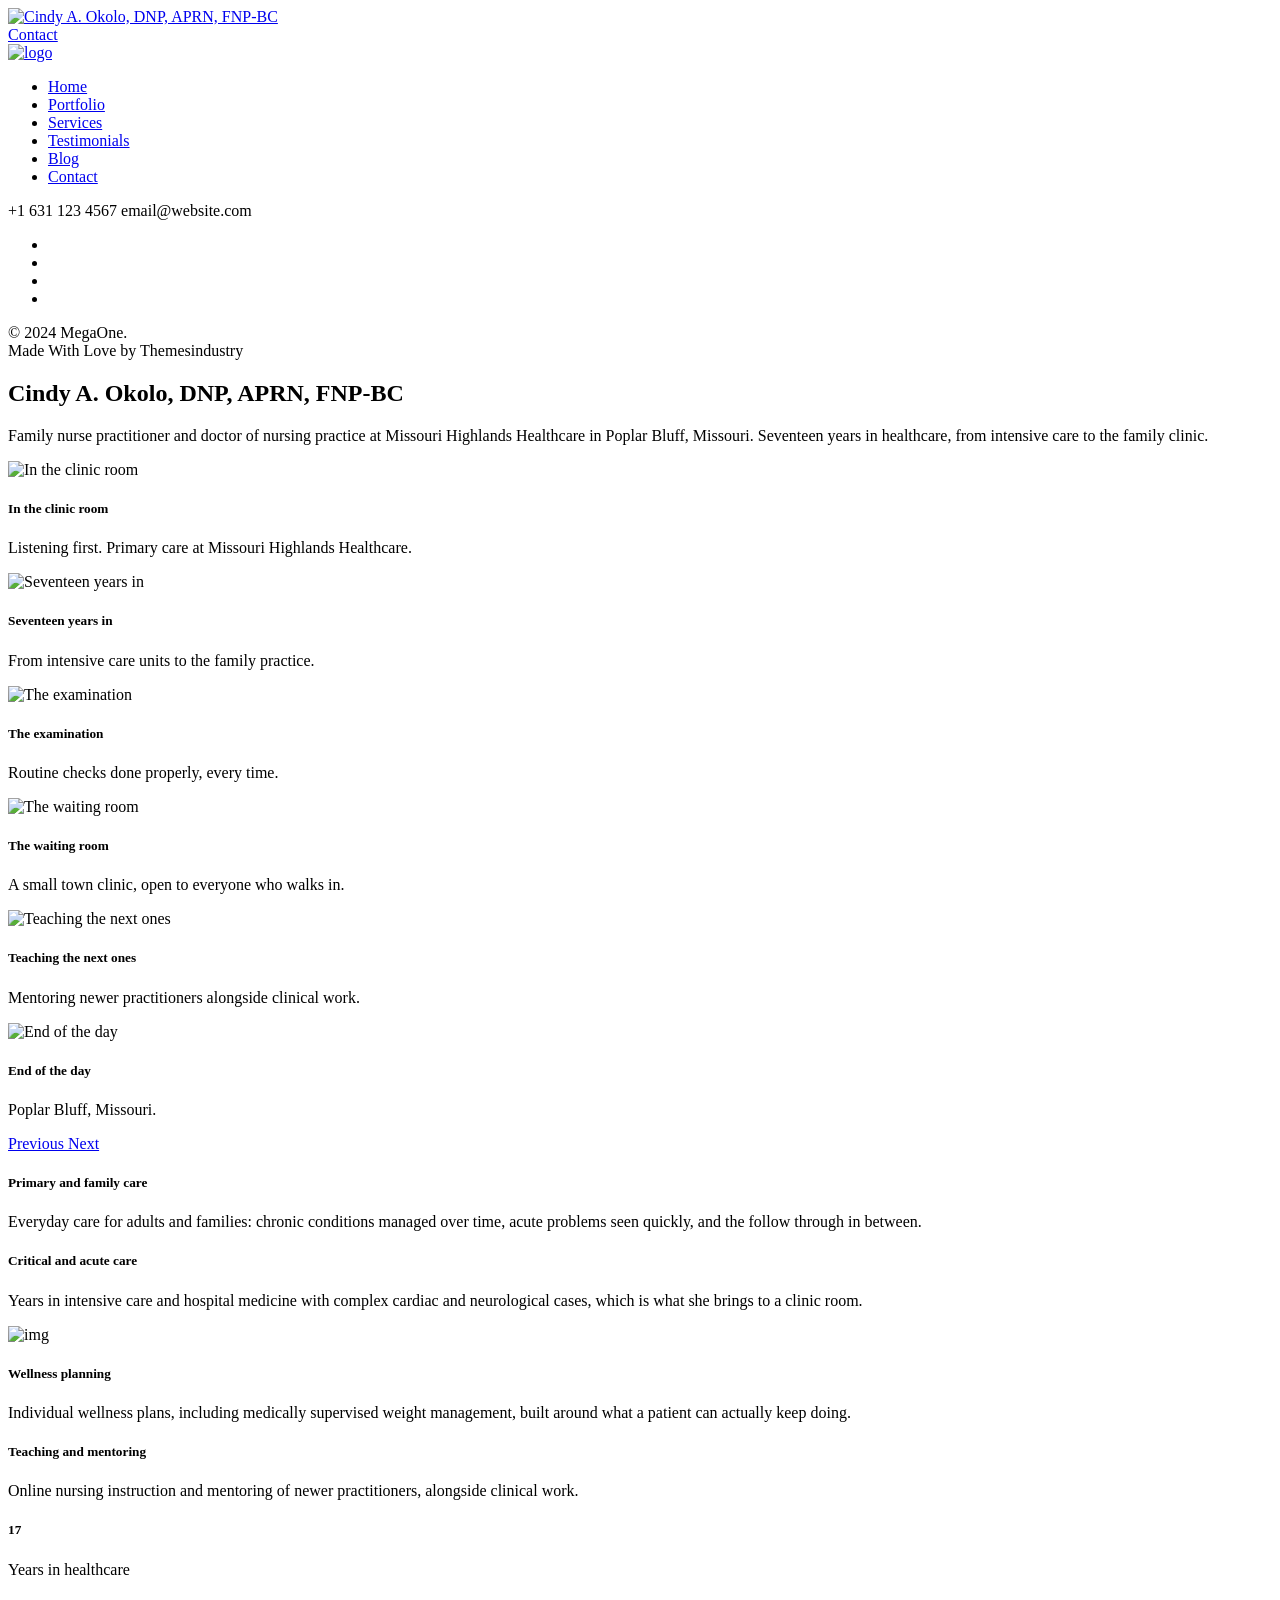
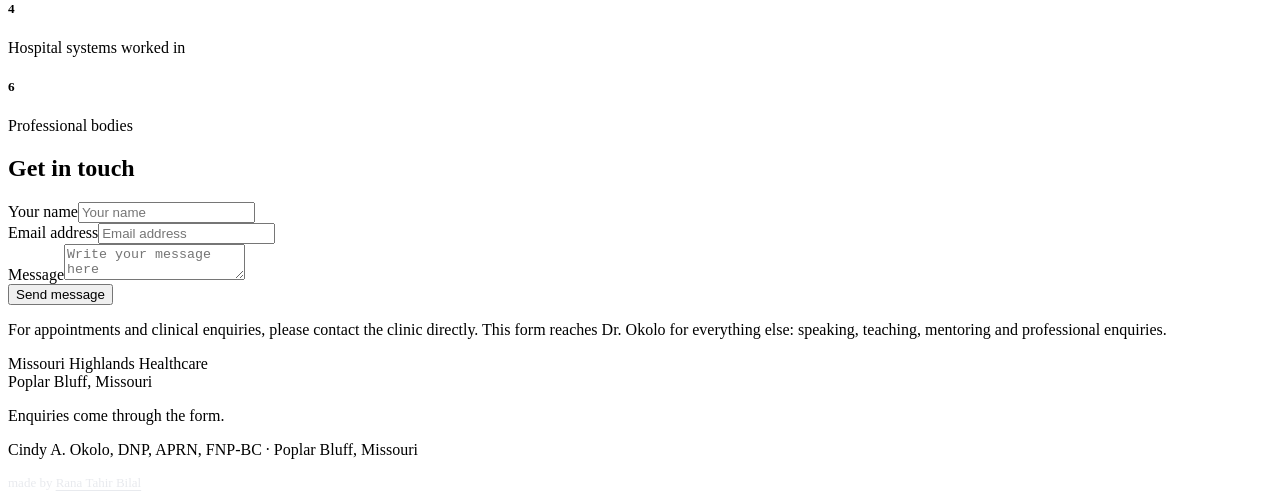
==== index.html @ a65147cd "Add page, thanks, 404, robots and sitemap" ====
<!DOCTYPE html>
<html lang="en">
   <head>
      <!-- Meta Tags -->
      <meta charset="utf-8">
      <meta content="width=device-width, initial-scale=1, shrink-to-fit=no" name="viewport">
      <!-- Author -->
      <meta name="author" content="Cindy A. Okolo, DNP, APRN, FNP-BC">
      <!-- description -->
      <meta name="description" content="Cindy A. Okolo, DNP, APRN, FNP-BC is a family nurse practitioner and doctor of nursing practice at Missouri Highlands Healthcare in Poplar Bluff, Missouri, with more than seventeen years in healthcare across critical care, internal medicine and family practice.">
      <!-- keywords -->
      <meta name="robots" content="index, follow">
      <!-- Page Title -->
      <title>Cindy A. Okolo, DNP, APRN, FNP-BC | Family Nurse Practitioner, Poplar Bluff, Missouri</title>
      <!-- Favicon -->
      <link rel="icon" type="image/png" href="brand-agency/img/favicon.png">
      <link rel="apple-touch-icon" href="brand-agency/img/apple-touch-icon.png">
      <link rel="canonical" href="https://ranatahirbilal.github.io/cindy-okolo/">
      <meta name="robots" content="index, follow">
      <meta property="og:type" content="profile">
      <meta property="og:title" content="Cindy A. Okolo, DNP, APRN, FNP-BC">
      <meta property="og:description" content="Family nurse practitioner and doctor of nursing practice, Poplar Bluff, Missouri.">
      <meta property="og:url" content="https://ranatahirbilal.github.io/cindy-okolo/">
      <meta property="og:image" content="https://ranatahirbilal.github.io/cindy-okolo/brand-agency/img/slider-1.jpg">
      <meta name="twitter:card" content="summary_large_image">
      <!-- Bundle -->
      <link rel="stylesheet" href="vendor/css/bundle.min.css">
      <!-- Plugin Css -->
      <link rel="stylesheet" href="vendor/css/owl.carousel.min.css">
      <link rel="stylesheet" href="vendor/css/wow.css">
      <!-- Slider Settings -->
      <link rel="stylesheet" href="vendor/css/LineIcons.min.css">
      <link rel="stylesheet" href="brand-agency/css/settings.css">
      <!-- Style Sheet -->
      <link rel="stylesheet" href="brand-agency/css/style.css">
   <link href="brand-agency/css/site.css" rel="stylesheet">
      <script type="application/ld+json">
      {"@context":"https://schema.org","@type":"Person","name":"Cindy A. Okolo","honorificSuffix":"DNP, APRN, FNP-BC","jobTitle":"Family Nurse Practitioner","url":"https://ranatahirbilal.github.io/cindy-okolo/","worksFor":{"@type":"MedicalOrganization","name":"Missouri Highlands Healthcare"},"address":{"@type":"PostalAddress","addressLocality":"Poplar Bluff","addressRegion":"MO","addressCountry":"US"},"alumniOf":[{"@type":"CollegeOrUniversity","name":"Midwestern University"},{"@type":"CollegeOrUniversity","name":"Governors State University"}],"knowsLanguage":["English","Igbo"]}
      </script>
   </head>
   <body data-spy="scroll" data-target=".navbar" data-offset="50">
      <!-- Preloader -->
      <div class="preloader">
         <div class="center">
            <div class="loader loader-32">
               <div class='loader-container'>
                  <div class='ball-wrapper'>
                     <div class='ball-holder'>
                        <div class='ball'></div>
                     </div>
                     <div class='shadow'></div>
                  </div>
                  <div class='ball-wrapper'>
                     <div class='ball-holder'>
                        <div class='ball'></div>
                     </div>
                     <div class='shadow'></div>
                  </div>
                  <div class='ball-wrapper'>
                     <div class='ball-holder'>
                        <div class='ball'></div>
                     </div>
                     <div class='shadow'></div>
                  </div>
               </div>
            </div>
         </div>
      </div>
      <!-- Preloader End -->
      <!-- Header Start -->
      <header>
         <!-- Navbar Start -->
         <nav class="navbar navbar-expand-md navbar-light bg-light fixed-top navbar-fixed-top">
            <a class="navbar-brand back-color scroll" href="#home">
               <div class="image">
                  <img src="brand-agency/img/logo-black.png" alt="Cindy A. Okolo, DNP, APRN, FNP-BC">
               </div>
            </a>
            <a href="javascript:void(0)" class="sidemenu_btn link" id="sidemenu_toggle">
            <span></span>
            <span></span>
            <span></span>
            </a>
            <div class="nav-btn">
               <a class="btn button btn-rounded yellow-btn" href="#contact">
               Contact
               </a>
            </div>
         </nav>
         <!-- Side Menu -->
         <div class="side-menu hidden side-menu-opacity">
            <div class="inner-wrapper">
               <span class="btn-close" id="btn_sideNavClose"><i></i><i></i></span>
               <div class="container">
                  <div class="row  no-gutters side-menu-inner-content">
                     <div class="col-12 d-flex justify-content-center align-items-center text-center">
                        <a class="logo-image" href="#home">
                        <img src="brand-agency/img/logo-black.png" alt="logo"></a>
                     </div>
                     <div class="col-12 col-lg-8 text-center text-lg-left">
                        <nav class="side-nav w-100">
                           <ul class="navbar-nav">
                              <li class="nav-item">
                                 <a class="nav-link scroll" href="#home">Home</a>
                              </li>
                              <li class="nav-item">
                                 <a class="nav-link scroll" href="#portfolio">Portfolio</a>
                              </li>
                              <li class="nav-item">
                                 <a class="nav-link scroll" href="#services">Services</a>
                              </li>
                              <li class="nav-item">
                                 <a class="nav-link scroll" href="#testimonials">Testimonials</a>
                              </li>
                              <li class="nav-item">
                                 <a class="nav-link scroll" href="#blog">Blog</a>
                              </li>
                              <li class="nav-item">
                                 <a class="nav-link scroll1" href="#contact">Contact</a>
                              </li>
                           </ul>
                        </nav>
                     </div>
                     <div class="col-12 col-lg-4 d-flex align-items-center text-center text-lg-left">
                        <div class="side-footer text-white w-100">
                           <div class="menu-company-details">
                              <span class="text">+1 631 123 4567</span>
                              <span class="text">email@website.com</span>
                           </div>
                           <ul class="social-icons">
                              <li><a class="icon-hvr" href="javascript:void(0)"><i class="fab fa-facebook-f"></i> </a> </li>
                              <li><a class="icon-hvr" href="javascript:void(0)"><i class="fab fa-x-twitter"></i> </a> </li>
                              <li><a class="icon-hvr" href="javascript:void(0)"><i class="fab fa-youtube"></i> </a> </li>
                              <li><a class="icon-hvr" href="javascript:void(0)"><i class="fab fa-instagram"></i> </a> </li>
                           </ul>
                           <p class="text">&copy; 2024 MegaOne.<br> Made With Love by Themesindustry</p>
                        </div>
                     </div>
                  </div>
               </div>
            </div>
         </div>
         <a id="close_side_menu" href="javascript:void(0);"></a>
         <!-- End side menu -->
      </header>
      <!-- End Navbar -->
      <!-- Start Banner-Section -->
      <section class="banner-section" id="home">
         <div class="container">
            <div class="row no-gutters">
               <div class="col-lg-6 col-md-12 col-sm-12 wow fadeInLeft" data-wow-delay="1000ms">
                  <h2 class="heading">Cindy A. Okolo, <span>DNP, APRN, FNP-BC</span></h2>
               </div>
               <div class="col-lg-6 col-md-12 col-sm-12 header-text wow fadeInRight" data-wow-delay="1000ms">
                  <p class="text">Family nurse practitioner and doctor of nursing practice at Missouri Highlands Healthcare in Poplar Bluff, Missouri. Seventeen years in healthcare, from intensive care to the family clinic.</p>
               </div>
            </div>
         </div>
         <!-- Container End -->
      </section>
      <!-- End Banner-Section -->
      <!-- Portfolio-Section start -->
      <section class="portfolio-Section"  id="portfolio">
         <div id="carouselExampleCaptions" class="carousel slide" data-ride="carousel">
            <div class="carousel-inner">
               <div class="carousel-item active">
                  <img src="brand-agency/img/slider-1.jpg" alt="In the clinic room">
                  <div class="row no-gutters">
                     <div class="col-lg-12 col-md-12 col-sm-12 text-center">
                        <div class="text-section">
                           <h5 class="subheading">In the clinic room</h5>
                           <p class="text">Listening first. Primary care at Missouri Highlands Healthcare.</p>
                        </div>
                     </div>
                  </div>
               </div>
               <div class="carousel-item">
                  <img src="brand-agency/img/slider-2.jpg" alt="Seventeen years in">
                  <div class="row no-gutters">
                     <div class="col-lg-12 col-md-12 col-sm-12 text-center">
                        <div class="text-section">
                           <h5 class="subheading">Seventeen years in</h5>
                           <p class="text">From intensive care units to the family practice.</p>
                        </div>
                     </div>
                  </div>
               </div>
               <div class="carousel-item">
                  <img src="brand-agency/img/slider-3.jpg" alt="The examination">
                  <div class="row no-gutters">
                     <div class="col-lg-12 col-md-12 col-sm-12 text-center">
                        <div class="text-section">
                           <h5 class="subheading">The examination</h5>
                           <p class="text">Routine checks done properly, every time.</p>
                        </div>
                     </div>
                  </div>
               </div>
               <div class="carousel-item">
                  <img src="brand-agency/img/slider-4.jpg" alt="The waiting room">
                  <div class="row no-gutters">
                     <div class="col-lg-12 col-md-12 col-sm-12 text-center">
                        <div class="text-section">
                           <h5 class="subheading">The waiting room</h5>
                           <p class="text">A small town clinic, open to everyone who walks in.</p>
                        </div>
                     </div>
                  </div>
               </div>
               <div class="carousel-item">
                  <img src="brand-agency/img/slider-5.jpg" alt="Teaching the next ones">
                  <div class="row no-gutters">
                     <div class="col-lg-12 col-md-12 col-sm-12 text-center">
                        <div class="text-section">
                           <h5 class="subheading">Teaching the next ones</h5>
                           <p class="text">Mentoring newer practitioners alongside clinical work.</p>
                        </div>
                     </div>
                  </div>
               </div>
               <div class="carousel-item">
                  <img src="brand-agency/img/slider-6.jpg" alt="End of the day">
                  <div class="row no-gutters">
                     <div class="col-lg-12 col-md-12 col-sm-12 text-center">
                        <div class="text-section">
                           <h5 class="subheading">End of the day</h5>
                           <p class="text">Poplar Bluff, Missouri.</p>
                        </div>
                     </div>
                  </div>
               </div>
               </div>
            <a class="carousel-control-prev" href="#carouselExampleCaptions" role="button" data-slide="prev">
            <span class="carousel-control-prev-icon" aria-hidden="true"></span>
            <span class="sr-only">Previous</span>
            </a>
            <a class="carousel-control-next" href="#carouselExampleCaptions" role="button" data-slide="next">
            <span class="carousel-control-next-icon" aria-hidden="true"></span>
            <span class="sr-only">Next</span>
            </a>
         </div>
         <!-- Carousel end -->
      </section>
      <!-- Portfolio-Section End -->
      <!-- Services-Section Start-->
      <section class="services-section" id="services">
         <div class="container">
            <!-- Row -->
            <div class="row no-gutters">
               <div class="col-lg-3 col-md-12 col-sm-12 text-center">
                  <div class="service-col left-col top-col wow fadeInLeft" data-wow-delay="400ms">
                     <i class="fas fa-heartbeat"></i>
                     <h5>Primary and family care</h5>
                     <p class="text">Everyday care for adults and families: chronic conditions managed over time, acute problems seen quickly, and the follow through in between.</p>
                  </div>
                  <div class="service-col left-col bottom-col wow fadeInLeft" data-wow-delay="400ms">
                     <i class="fas fa-procedures"></i>
                     <h5>Critical and acute care</h5>
                     <p class="text">Years in intensive care and hospital medicine with complex cardiac and neurological cases, which is what she brings to a clinic room.</p>
                  </div>
               </div>
               <div class="col-lg-6 col-md-12 col-sm-12 image wow fadeInDown" data-wow-delay="500ms">
                  <img src="brand-agency/img/services-img.png" alt="img">
               </div>
               <div class="col-lg-3 col-md-12 col-sm-12 text-center">
                  <div class="service-col right-col top-col wow fadeInRight" data-wow-delay="400ms">
                     <i class="fas fa-notes-medical"></i>
                     <h5>Wellness planning</h5>
                     <p class="text">Individual wellness plans, including medically supervised weight management, built around what a patient can actually keep doing.</p>
                  </div>
                  <div class="service-col right-col bottom-col wow fadeInRight" data-wow-delay="400ms">
                     <i class="fas fa-user-graduate"></i>
                     <h5>Teaching and mentoring</h5>
                     <p class="text">Online nursing instruction and mentoring of newer practitioners, alongside clinical work.</p>
                  </div>
               </div>
            </div>
         </div>
         <!-- Container End -->
      </section>
      <!-- services-Section Section End -->
      <!-- Counter-Section Start-->
      <section class="counter-section">
         <div class="container">
            <div class="row no-gutters text-center num_counter">
               <div class="col-lg-4 col-md-12 col-sm-12 wow fadeInUp" data-wow-delay="400ms">
                  <div class="counter counter-1">
                     <h5 class="timer count-number subheading" data-to="17" data-speed="1500">17</h5>
                     <p class="text">Years in healthcare</p>
                  </div>
               </div>
               <div class="col-lg-4 col-md-12 col-sm-12 wow fadeInDown" data-wow-delay="400ms">
                  <div class="counter counter-2">
                     <h5 class="timer count-number subheading" data-to="4" data-speed="1500">4</h5>
                     <p class="text">Hospital systems worked in</p>
                  </div>
               </div>
               <div class="col-lg-4 col-md-12 col-sm-12 wow fadeInUp" data-wow-delay="400ms">
                  <div class="counter counter-3">
                     <h5 class="timer count-number subheading" data-to="6" data-speed="1500">6</h5>
                     <p class="text ">Professional bodies</p>
                  </div>
               </div>
            </div>
         </div>
      </section>
      <!-- Counter-section End -->
      
      <!-- Blog Section start -->
      
      <!-- Contact-Section Start -->
      <section class="contact-section" id="contact">
         <div class="container">
            <div class="row no-gutters form-section">
               <div class="col-lg-7 col-md-12 col-sm-12 wow fadeInLeft" data-wow-delay="400ms">
                  <h2 class="heading">Get in touch</h2>
                  <form class="contact-form wow fadeInLeft" data-wow-delay="400ms" action="https://formsubmit.co/Cokolo4407@gmail.com" method="POST">
                     <input type="hidden" name="_subject" value="Enquiry from the Cindy Okolo site">
                     <input type="hidden" name="_captcha" value="false">
                     <input type="hidden" name="_template" value="table">
                     <input type="hidden" name="_next" value="https://ranatahirbilal.github.io/cindy-okolo/thanks.html">
                     <input type="text" name="_honey" tabindex="-1" autocomplete="off" aria-hidden="true" style="position:absolute;left:-9999px;width:1px;height:1px;overflow:hidden">
                     <div class="row">
                        <div class="col-lg-6 col-md-12 col-sm-12 text-field">
                           <div class="form-group">
                              <label for="cf-name" class="sr-only">Your name</label><input id="cf-name" class="form-control" type="text" placeholder="Your name" required name="Name" autocomplete="name">
                           </div>
                        </div>
                        <div class="col-lg-6 col-md-12 col-sm-12">
                           <div class="form-group">
                              <label for="cf-email" class="sr-only">Email address</label><input id="cf-email" class="form-control" type="email" placeholder="Email address" required name="email" autocomplete="email">
                           </div>
                        </div>
                        <div class="col-lg-12 col-md-12 col-sm-12">
                           <div class="form-group">
                              <label for="cf-msg" class="sr-only">Message</label><textarea id="cf-msg" class="form-control" placeholder="Write your message here" required name="Message"></textarea>
                           </div>
                        </div>
                        <div class="button-center">
                           <button type="submit" class="btn button btn-rounded yellow-btn">Send message</button>
                        </div>
                     </div>
                  </form>
               </div>
               <div class="col-lg-5 col-md-12 col-sm-12 wow fadeInRight" data-wow-delay="400ms">
                  <p class="text">For appointments and clinical enquiries, please contact the clinic directly. This form reaches Dr. Okolo for everything else: speaking, teaching, mentoring and professional enquiries.</p>
                  <div class="media">
                     <i class="fas fa-map-marker-alt"></i>
                     <div class="media-body">
                        <p class="text">Missouri Highlands Healthcare<br>Poplar Bluff, Missouri</p>
                     </div>
                  </div>
                  
                  <div class="media">
                     <i class="far fa-paper-plane"></i>
                     <div class="media-body">
                        <p class="text">Enquiries come through the form.</p>
                     </div>
                  </div>
               </div>
            </div>
         </div>
         <!-- Container End -->
      </section>
      <!-- Contact-Section End -->
      <!-- Footer Start -->
      <footer class="no-gutters">
         <div class="container">
            <div class="row no-gutters">
               
               <div class="col-lg-6 col-md-12 col-sm-12 wow fadeInDown" data-wow-delay="400ms">
                  <p class="text">Cindy A. Okolo, DNP, APRN, FNP-BC &middot; Poplar Bluff, Missouri</p>
                  <p class="text" style="font-size:13px;margin-top:8px;color:#e8eaee">made by <a href="https://ranatahirbilal.com" rel="nofollow noopener" target="_blank" style="color:inherit;text-decoration:underline;text-underline-offset:3px">Rana Tahir Bilal</a></p>
               </div>
            </div>
         </div>
         <!-- Container End -->
      </footer>
      <!-- Footer End -->
      <!-- JavaScript -->
      <script src="vendor/js/bundle.min.js"></script>
      <!-- Plugin Js -->
      <script src="vendor/js/owl.carousel.min.js"></script>
      <script src="vendor/js/wow.min.js"></script>
      <!-- custom script -->
      <script src="brand-agency/js/script.js"></script>
   </body>
</html>
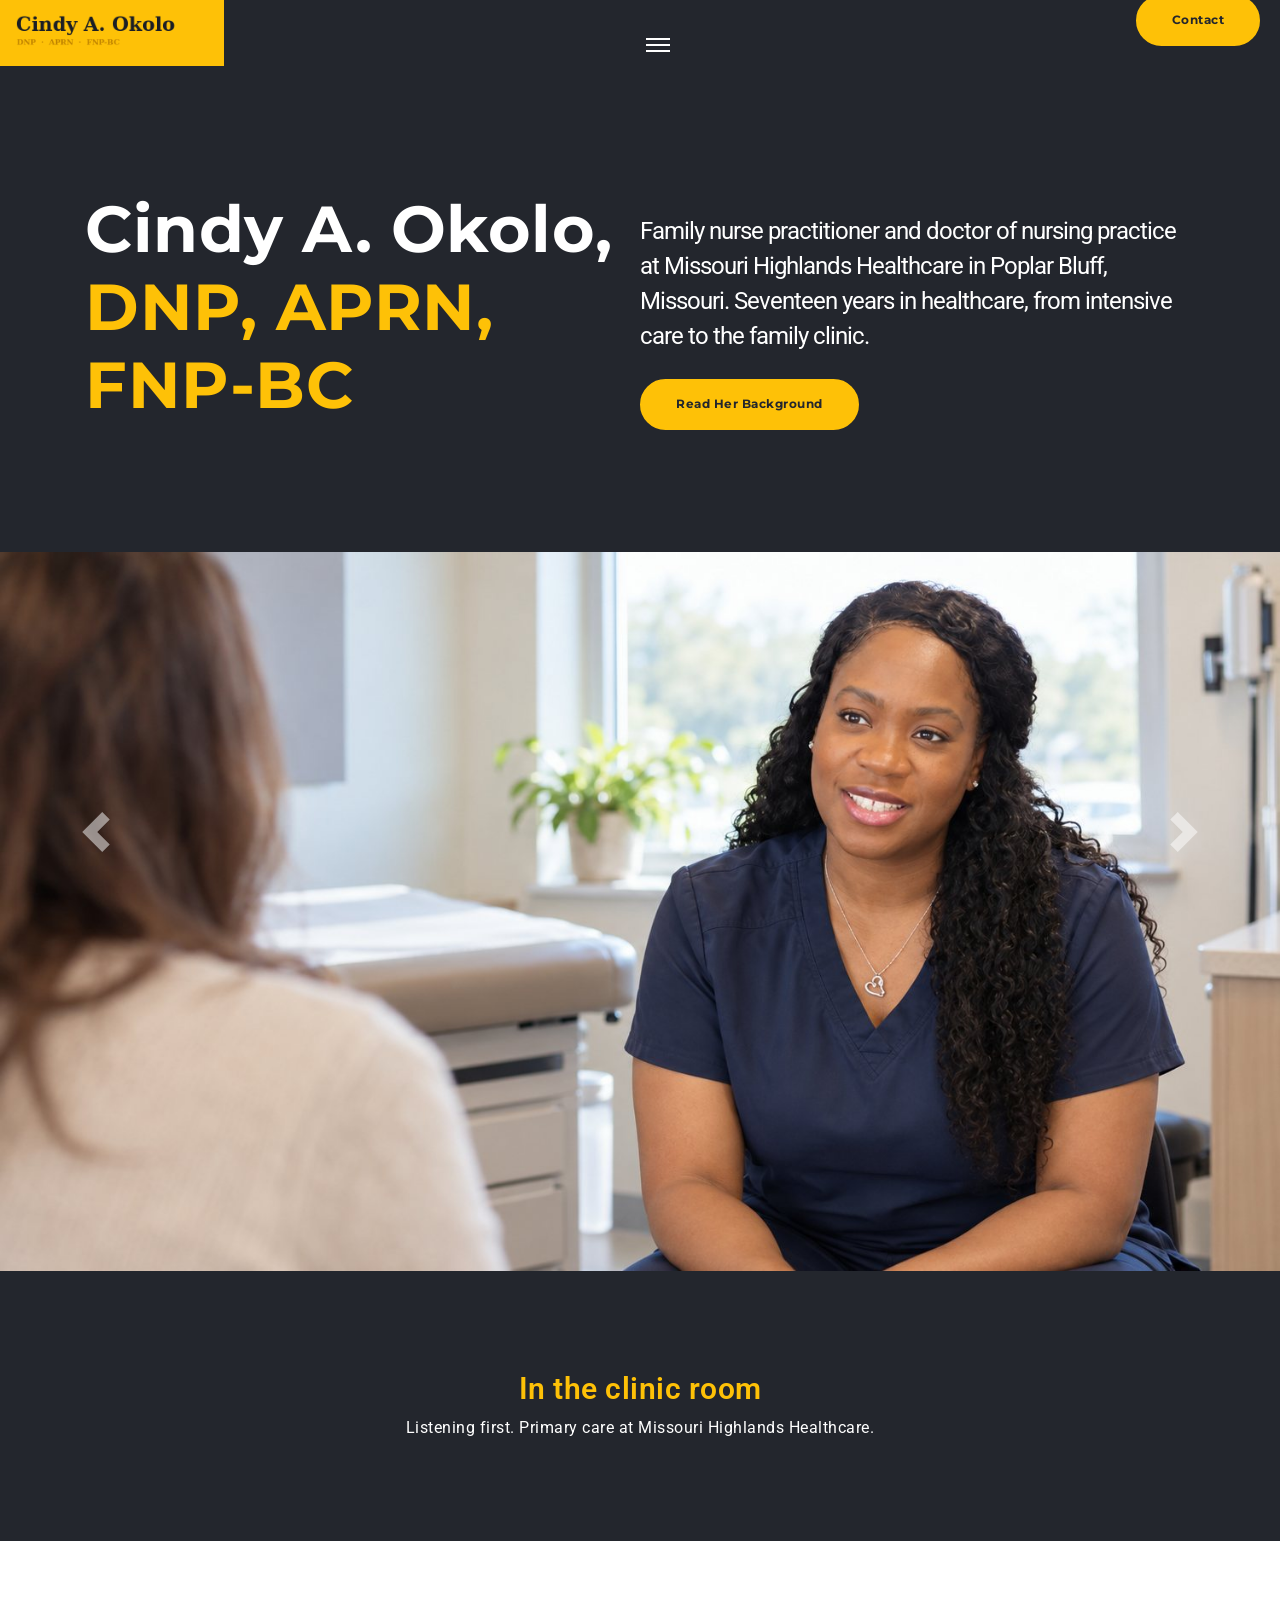
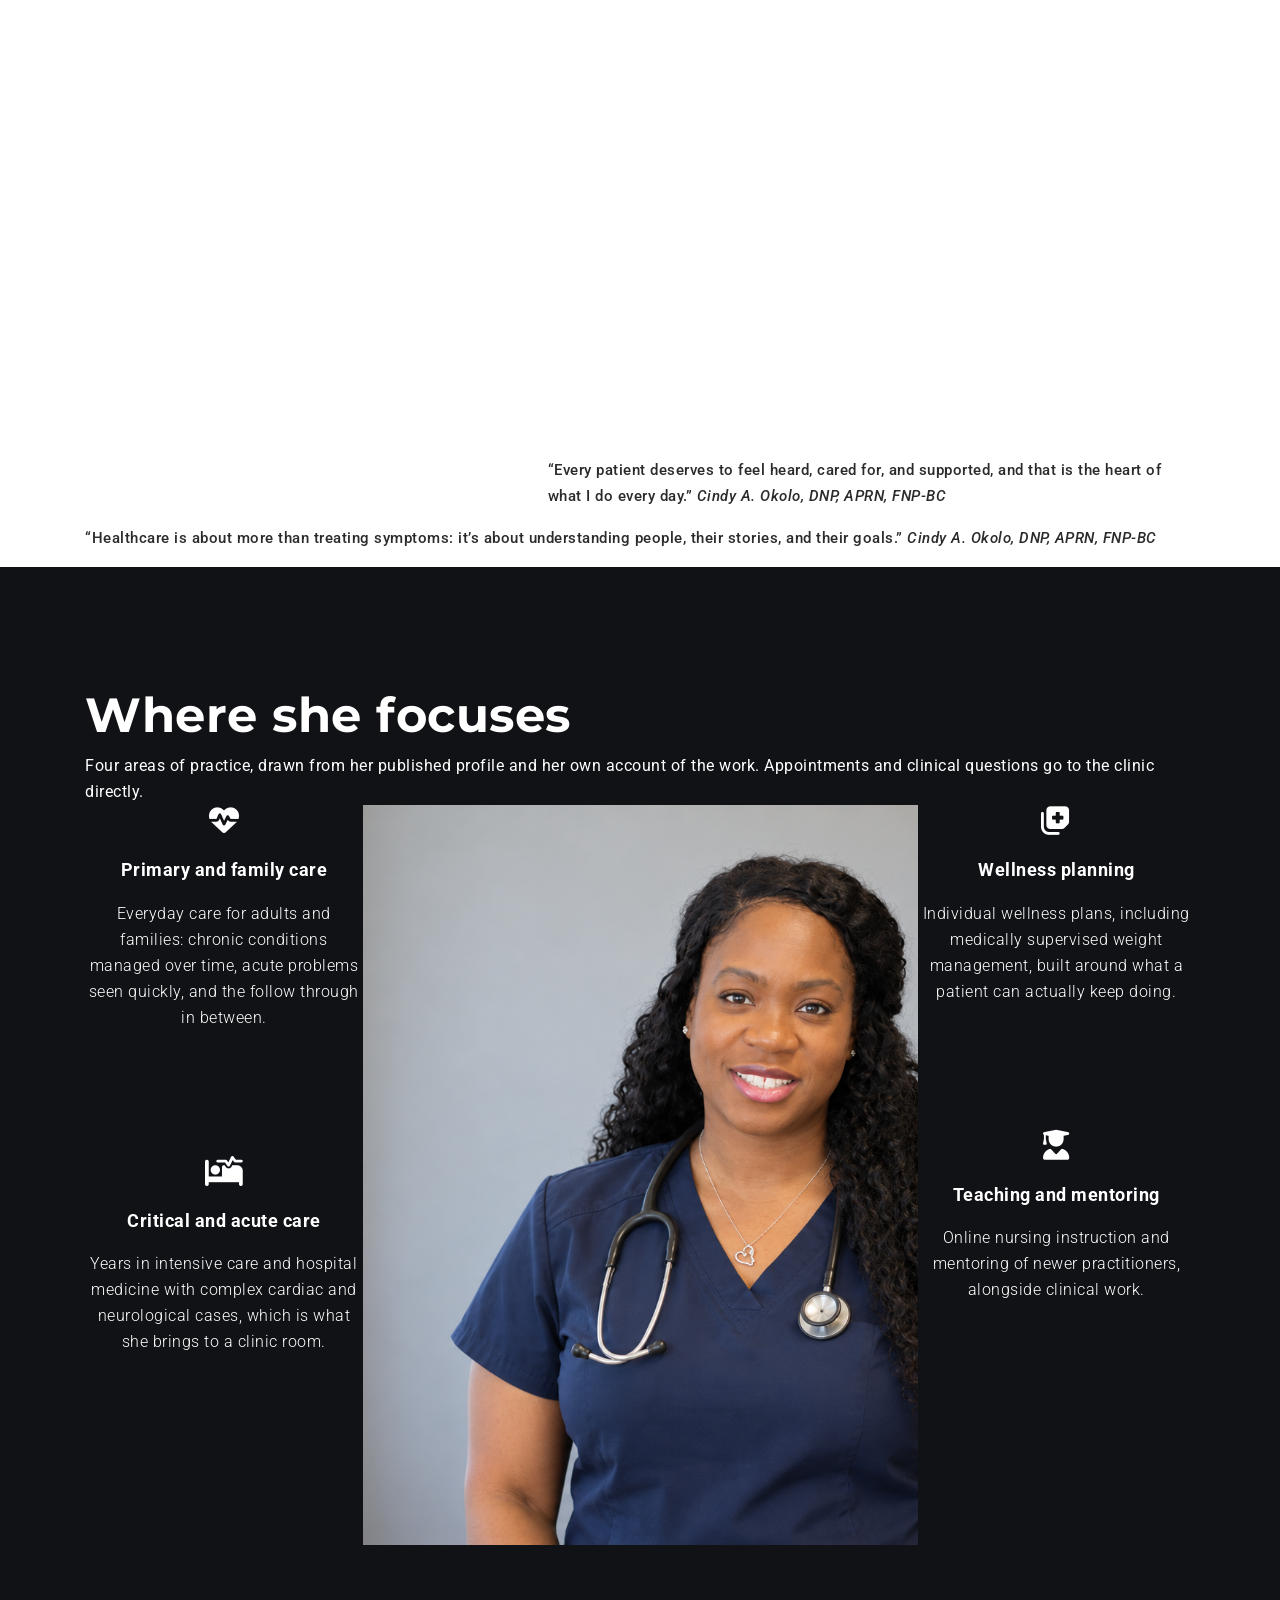
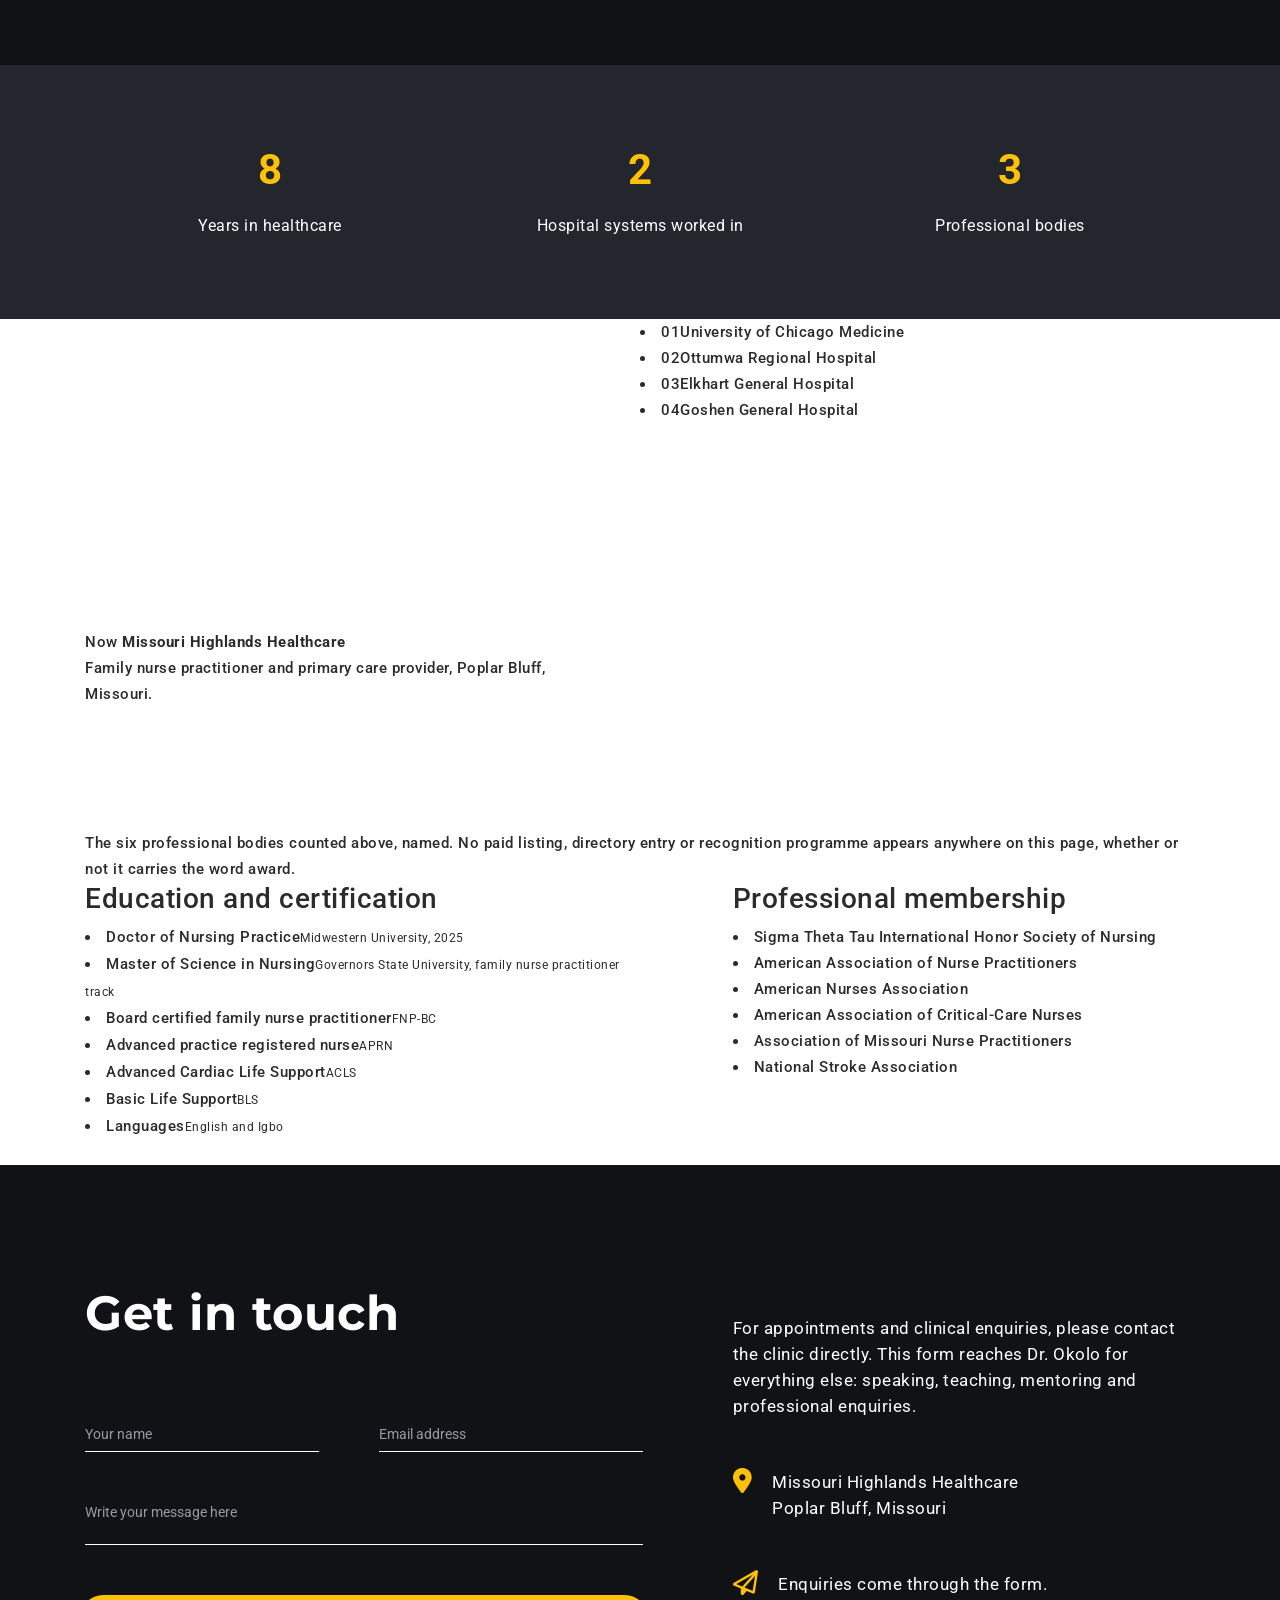
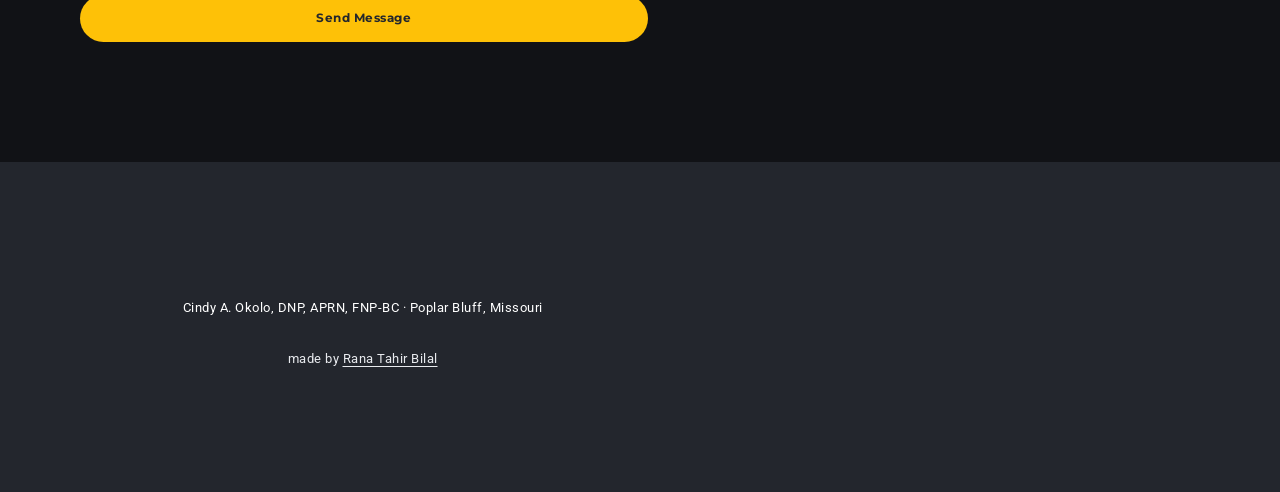
==== commit babd463b: "Add about, quote, career and credentials sections; fix side menu placeholders" ====
--- a/index.html
+++ b/index.html
@@ -35,7 +35,7 @@
       <link rel="stylesheet" href="brand-agency/css/style.css">
    <link href="brand-agency/css/site.css" rel="stylesheet">
       <script type="application/ld+json">
-      {"@context":"https://schema.org","@type":"Person","name":"Cindy A. Okolo","honorificSuffix":"DNP, APRN, FNP-BC","jobTitle":"Family Nurse Practitioner","url":"https://ranatahirbilal.github.io/cindy-okolo/","worksFor":{"@type":"MedicalOrganization","name":"Missouri Highlands Healthcare"},"address":{"@type":"PostalAddress","addressLocality":"Poplar Bluff","addressRegion":"MO","addressCountry":"US"},"alumniOf":[{"@type":"CollegeOrUniversity","name":"Midwestern University"},{"@type":"CollegeOrUniversity","name":"Governors State University"}],"knowsLanguage":["English","Igbo"]}
+      {"@context":"https://schema.org","@type":"Person","name":"Cindy A. Okolo","honorificSuffix":"DNP, APRN, FNP-BC","jobTitle":"Family Nurse Practitioner","description":"Family nurse practitioner and primary care provider at Missouri Highlands Healthcare in Poplar Bluff, Missouri, with more than seventeen years in healthcare across critical care, internal medicine, family medicine and dermatology.","url":"https://ranatahirbilal.github.io/cindy-okolo/","worksFor":{"@type":"MedicalOrganization","name":"Missouri Highlands Healthcare","address":{"@type":"PostalAddress","addressLocality":"Poplar Bluff","addressRegion":"MO","addressCountry":"US"}},"address":{"@type":"PostalAddress","addressLocality":"Poplar Bluff","addressRegion":"MO","addressCountry":"US"},"alumniOf":[{"@type":"CollegeOrUniversity","name":"Midwestern University"},{"@type":"CollegeOrUniversity","name":"Governors State University"}],"hasCredential":[{"@type":"EducationalOccupationalCredential","credentialCategory":"degree","name":"Doctor of Nursing Practice","educationalLevel":"Doctorate","recognizedBy":{"@type":"CollegeOrUniversity","name":"Midwestern University"}},{"@type":"EducationalOccupationalCredential","credentialCategory":"degree","name":"Master of Science in Nursing","recognizedBy":{"@type":"CollegeOrUniversity","name":"Governors State University"}},{"@type":"EducationalOccupationalCredential","credentialCategory":"certification","name":"Family Nurse Practitioner, Board Certified (FNP-BC)"},{"@type":"EducationalOccupationalCredential","credentialCategory":"certification","name":"Advanced Cardiac Life Support (ACLS)"},{"@type":"EducationalOccupationalCredential","credentialCategory":"certification","name":"Basic Life Support (BLS)"}],"memberOf":[{"@type":"Organization","name":"Sigma Theta Tau International Honor Society of Nursing"},{"@type":"Organization","name":"American Association of Nurse Practitioners"},{"@type":"Organization","name":"American Nurses Association"},{"@type":"Organization","name":"American Association of Critical-Care Nurses"},{"@type":"Organization","name":"Association of Missouri Nurse Practitioners"},{"@type":"Organization","name":"National Stroke Association"}],"knowsAbout":["Family medicine","Primary care","Critical care nursing","Internal medicine","Dermatology","Weight management","Nursing education"],"knowsLanguage":["English","Igbo"]}
       </script>
    </head>
    <body data-spy="scroll" data-target=".navbar" data-offset="50">
@@ -104,16 +104,16 @@
                                  <a class="nav-link scroll" href="#home">Home</a>
                               </li>
                               <li class="nav-item">
-                                 <a class="nav-link scroll" href="#portfolio">Portfolio</a>
-                              </li>
-                              <li class="nav-item">
-                                 <a class="nav-link scroll" href="#services">Services</a>
-                              </li>
-                              <li class="nav-item">
-                                 <a class="nav-link scroll" href="#testimonials">Testimonials</a>
-                              </li>
-                              <li class="nav-item">
-                                 <a class="nav-link scroll" href="#blog">Blog</a>
+                                 <a class="nav-link scroll" href="#about">About</a>
+                              </li>
+                              <li class="nav-item">
+                                 <a class="nav-link scroll" href="#services">Areas of focus</a>
+                              </li>
+                              <li class="nav-item">
+                                 <a class="nav-link scroll" href="#career">Career</a>
+                              </li>
+                              <li class="nav-item">
+                                 <a class="nav-link scroll" href="#credentials">Credentials</a>
                               </li>
                               <li class="nav-item">
                                  <a class="nav-link scroll1" href="#contact">Contact</a>
@@ -124,16 +124,10 @@
                      <div class="col-12 col-lg-4 d-flex align-items-center text-center text-lg-left">
                         <div class="side-footer text-white w-100">
                            <div class="menu-company-details">
-                              <span class="text">+1 631 123 4567</span>
-                              <span class="text">email@website.com</span>
+                              <span class="text"><b>Missouri Highlands Healthcare</b><br>Poplar Bluff, Missouri</span>
+                              <span class="text">Enquiries come through the contact form.</span>
                            </div>
-                           <ul class="social-icons">
-                              <li><a class="icon-hvr" href="javascript:void(0)"><i class="fab fa-facebook-f"></i> </a> </li>
-                              <li><a class="icon-hvr" href="javascript:void(0)"><i class="fab fa-x-twitter"></i> </a> </li>
-                              <li><a class="icon-hvr" href="javascript:void(0)"><i class="fab fa-youtube"></i> </a> </li>
-                              <li><a class="icon-hvr" href="javascript:void(0)"><i class="fab fa-instagram"></i> </a> </li>
-                           </ul>
-                           <p class="text">&copy; 2024 MegaOne.<br> Made With Love by Themesindustry</p>
+                           <p class="text">Cindy A. Okolo, DNP, APRN, FNP-BC</p>
                         </div>
                      </div>
                   </div>
@@ -153,6 +147,9 @@
                </div>
                <div class="col-lg-6 col-md-12 col-sm-12 header-text wow fadeInRight" data-wow-delay="1000ms">
                   <p class="text">Family nurse practitioner and doctor of nursing practice at Missouri Highlands Healthcare in Poplar Bluff, Missouri. Seventeen years in healthcare, from intensive care to the family clinic.</p>
+                  <div class="hero-cta">
+                     <a class="btn button btn-rounded yellow-btn" href="#about">Read her background</a>
+                  </div>
                </div>
             </div>
          </div>
@@ -242,9 +239,42 @@
          <!-- Carousel end -->
       </section>
       <!-- Portfolio-Section End -->
+      <!-- About-Section Start | added 2026-10-06 -->
+      <section class="about-section" id="about">
+         <div class="container">
+            <div class="row no-gutters">
+               <div class="col-lg-5 col-md-12 col-sm-12 wow fadeInLeft" data-wow-delay="300ms">
+                  <h2 class="heading">From intensive care<br>to the <span>family clinic</span></h2>
+               </div>
+               <div class="col-lg-7 col-md-12 col-sm-12 wow fadeInRight" data-wow-delay="300ms">
+                  <p class="text lede">Cindy A. Okolo has spent more than seventeen years in healthcare, and much of that time was spent where the margin for error is smallest.</p>
+                  <p class="text">Before primary care she worked high acuity and hospitalist settings across four hospital systems, caring for patients with complex cardiac and neurological conditions. Her background runs through critical care, internal medicine, family medicine and dermatology, and she has taught nursing online alongside the clinical work.</p>
+                  <p class="text">Today she is a family nurse practitioner and primary care provider at Missouri Highlands Healthcare in Poplar Bluff, Missouri. The work is the ordinary and demanding kind: chronic conditions managed over years, acute problems seen quickly, individual wellness plans built around what a patient can actually keep doing, and the follow through in between.</p>
+                  <p class="text">She completed her Doctor of Nursing Practice at Midwestern University in 2025 and holds a Master of Science in Nursing from Governors State University, taken on the family nurse practitioner track. She has led critical care teams, she mentors future healthcare professionals, and she speaks English and Igbo.</p>
+                  <blockquote class="pull">&ldquo;Every patient deserves to feel heard, cared for, and supported, and that is the heart of what I do every day.&rdquo;
+                     <cite>Cindy A. Okolo, DNP, APRN, FNP-BC</cite>
+                  </blockquote>
+               </div>
+            </div>
+         </div>
+      </section>
+      <!-- About-Section End -->
+      <!-- Quote band | added 2026-10-06 -->
+      <section class="quote-band">
+         <div class="container">
+            <blockquote>&ldquo;Healthcare is about more than treating symptoms: it&rsquo;s about understanding people, their stories, and their goals.&rdquo;
+               <cite>Cindy A. Okolo, DNP, APRN, FNP-BC</cite>
+            </blockquote>
+         </div>
+      </section>
+      <!-- Quote band End -->
       <!-- Services-Section Start-->
       <section class="services-section" id="services">
          <div class="container">
+            <div class="band-head wow fadeInUp" data-wow-delay="200ms">
+               <h2 class="heading">Where she <span>focuses</span></h2>
+               <p class="text">Four areas of practice, drawn from her published profile and her own account of the work. Appointments and clinical questions go to the clinic directly.</p>
+            </div>
             <!-- Row -->
             <div class="row no-gutters">
                <div class="col-lg-3 col-md-12 col-sm-12 text-center">
@@ -305,9 +335,68 @@
          </div>
       </section>
       <!-- Counter-section End -->
-      
-      <!-- Blog Section start -->
-      
+      <!-- Career-Section Start | added 2026-10-06 -->
+      <section class="career-section" id="career">
+         <div class="container">
+            <div class="row no-gutters">
+               <div class="col-lg-5 col-md-12 col-sm-12 wow fadeInLeft" data-wow-delay="300ms">
+                  <h2 class="heading">Where the<br><span>experience</span> comes from</h2>
+                  <p class="text">The counters above are not decoration. Four hospital systems sit behind them, worked in high acuity and hospitalist settings, with complex cardiac and neurological cases. They are named here rather than counted.</p>
+                  <div class="now">
+                     <span class="label">Now</span>
+                     <b>Missouri Highlands Healthcare</b>
+                     <span class="where">Family nurse practitioner and primary care provider, Poplar Bluff, Missouri.</span>
+                  </div>
+               </div>
+               <div class="col-lg-6 offset-lg-1 col-md-12 col-sm-12 wow fadeInRight" data-wow-delay="300ms">
+                  <ul class="plates">
+                     <li><span class="num">01</span><span class="who">University of Chicago Medicine</span></li>
+                     <li><span class="num">02</span><span class="who">Ottumwa Regional Hospital</span></li>
+                     <li><span class="num">03</span><span class="who">Elkhart General Hospital</span></li>
+                     <li><span class="num">04</span><span class="who">Goshen General Hospital</span></li>
+                  </ul>
+               </div>
+            </div>
+         </div>
+      </section>
+      <!-- Career-Section End -->
+      <!-- Credentials-Section Start | added 2026-10-06 -->
+      <section class="cred-section" id="credentials">
+         <div class="container">
+            <div class="row no-gutters">
+               <div class="col-lg-12 wow fadeInUp" data-wow-delay="200ms">
+                  <h2 class="heading">Education, certification<br>and <span>membership</span></h2>
+                  <p class="cap">The six professional bodies counted above, named. No paid listing, directory entry or recognition programme appears anywhere on this page, whether or not it carries the word award.</p>
+               </div>
+            </div>
+            <div class="row no-gutters">
+               <div class="col-lg-6 col-md-12 col-sm-12 wow fadeInLeft" data-wow-delay="300ms">
+                  <h3>Education and certification</h3>
+                  <ul class="credlist">
+                     <li>Doctor of Nursing Practice<small>Midwestern University, 2025</small></li>
+                     <li>Master of Science in Nursing<small>Governors State University, family nurse practitioner track</small></li>
+                     <li>Board certified family nurse practitioner<small>FNP-BC</small></li>
+                     <li>Advanced practice registered nurse<small>APRN</small></li>
+                     <li>Advanced Cardiac Life Support<small>ACLS</small></li>
+                     <li>Basic Life Support<small>BLS</small></li>
+                     <li>Languages<small>English and Igbo</small></li>
+                  </ul>
+               </div>
+               <div class="col-lg-5 offset-lg-1 col-md-12 col-sm-12 wow fadeInRight" data-wow-delay="300ms">
+                  <h3>Professional membership</h3>
+                  <ul class="credlist">
+                     <li>Sigma Theta Tau International Honor Society of Nursing</li>
+                     <li>American Association of Nurse Practitioners</li>
+                     <li>American Nurses Association</li>
+                     <li>American Association of Critical-Care Nurses</li>
+                     <li>Association of Missouri Nurse Practitioners</li>
+                     <li>National Stroke Association</li>
+                  </ul>
+               </div>
+            </div>
+         </div>
+      </section>
+      <!-- Credentials-Section End -->
       <!-- Contact-Section Start -->
       <section class="contact-section" id="contact">
          <div class="container">
--- a/brand-agency/css/settings.css
+++ b/brand-agency/css/settings.css
@@ -0,0 +1,1172 @@
+/*-----------------------------------------------------------------------------
+
+-	Revolution Slider 5.0 Default Style Settings -
+
+Screen Stylesheet
+
+version:   	5.4.5
+date:      	15/05/17
+author:		themepunch
+email:     	info@themepunch.com
+website:   	http://www.themepunch.com
+-----------------------------------------------------------------------------*/
+
+#debungcontrolls {
+	z-index:100000;
+	position:fixed;
+	bottom:0px; width:100%;
+	height:auto;
+	background:rgba(0,0,0,0.6);
+	padding:10px;
+	box-sizing: border-box;
+}
+
+.debugtimeline {
+	width:100%;
+	height:10px;
+	position:relative;
+	display:block;
+	margin-bottom:3px;
+	display:none;
+	white-space: nowrap;
+	box-sizing: border-box;
+}
+
+.debugtimeline:hover {
+	height:15px;
+
+}
+
+.the_timeline_tester {
+	background:#e74c3c;
+	position:absolute;
+	top:0px;
+	left:0px;
+	height:100%;
+	width:0;
+}
+
+.rs-go-fullscreen {
+	position:fixed !important;
+	width:100% !important;
+	height:100% !important;
+	top:0px !important;
+	left:0px !important;
+	z-index:9999999 !important;
+	background:#ffffff !important;
+}
+
+
+.debugtimeline.tl_slide .the_timeline_tester {
+	background:#f39c12;
+}
+
+.debugtimeline.tl_frame .the_timeline_tester {
+	background:#3498db;
+}
+
+.debugtimline_txt {
+	color:#fff;
+	font-weight: 400;
+	font-size:7px;
+	position:absolute;
+	left:10px;
+	top:0px;
+	white-space: nowrap;
+	line-height: 10px;
+}
+
+
+.rtl {	direction: rtl;}
+@font-face {
+	font-family: 'revicons';
+	src: url('../fonts/revicons/revicons.eot?5510888');
+	src: url('../fonts/revicons/revicons.eot?5510888#iefix') format('embedded-opentype'),
+	url('../fonts/revicons/revicons.woff?5510888') format('woff'),
+	url('../fonts/revicons/revicons.ttf?5510888') format('truetype'),
+	url('../fonts/revicons/revicons.svg?5510888#revicons') format('svg');
+	font-weight: normal;
+	font-style: normal;
+}
+
+[class^="revicon-"]:before, [class*=" revicon-"]:before {
+	font-family: "revicons";
+	font-style: normal;
+	font-weight: normal;
+	speak: none;
+	display: inline-block;
+	text-decoration: inherit;
+	width: 1em;
+	margin-right: .2em;
+	text-align: center;
+
+	/* For safety - reset parent styles, that can break glyph codes*/
+	font-variant: normal;
+	text-transform: none;
+
+	/* fix buttons height, for twitter bootstrap */
+	line-height: 1em;
+
+	/* Animation center compensation - margins should be symmetric */
+	/* remove if not needed */
+	margin-left: .2em;
+
+	/* you can be more comfortable with increased icons size */
+	/* font-size: 120%; */
+
+	/* Uncomment for 3D effect */
+	/* text-shadow: 1px 1px 1px rgba(127, 127, 127, 0.3); */
+}
+
+.revicon-search-1:before { content: '\e802'; } /* 'î ‚' */
+.revicon-pencil-1:before { content: '\e831'; } /* 'î ±' */
+.revicon-picture-1:before { content: '\e803'; } /* 'î ƒ' */
+.revicon-cancel:before { content: '\e80a'; } /* 'î Š' */
+.revicon-info-circled:before { content: '\e80f'; } /* 'î ' */
+.revicon-trash:before { content: '\e801'; } /* 'î ' */
+.revicon-left-dir:before { content: '\e817'; } /* 'î —' */
+.revicon-right-dir:before { content: '\e818'; } /* 'î ˜' */
+.revicon-down-open:before { content: '\e83b'; } /* 'î »' */
+.revicon-left-open:before { content: '\e819'; } /* 'î ™' */
+.revicon-right-open:before { content: '\e81a'; } /* 'î š' */
+.revicon-angle-left:before { content: '\e820'; } /* 'î  ' */
+.revicon-angle-right:before { content: '\e81d'; } /* 'î ' */
+.revicon-left-big:before { content: '\e81f'; } /* 'î Ÿ' */
+.revicon-right-big:before { content: '\e81e'; } /* 'î ž' */
+.revicon-magic:before { content: '\e807'; } /* 'î ‡' */
+.revicon-picture:before { content: '\e800'; } /* 'î €' */
+.revicon-export:before { content: '\e80b'; } /* 'î ‹' */
+.revicon-cog:before { content: '\e832'; } /* 'î ²' */
+.revicon-login:before { content: '\e833'; } /* 'î ³' */
+.revicon-logout:before { content: '\e834'; } /* 'î ´' */
+.revicon-video:before { content: '\e805'; } /* 'î …' */
+.revicon-arrow-combo:before { content: '\e827'; } /* 'î §' */
+.revicon-left-open-1:before { content: '\e82a'; } /* 'î ª' */
+.revicon-right-open-1:before { content: '\e82b'; } /* 'î «' */
+.revicon-left-open-mini:before { content: '\e822'; } /* 'î ¢' */
+.revicon-right-open-mini:before { content: '\e823'; } /* 'î £' */
+.revicon-left-open-big:before { content: '\e824'; } /* 'î ¤' */
+.revicon-right-open-big:before { content: '\e825'; } /* 'î ¥' */
+.revicon-left:before { content: '\e836'; } /* 'î ¶' */
+.revicon-right:before { content: '\e826'; } /* 'î ¦' */
+.revicon-ccw:before { content: '\e808'; } /* 'î ˆ' */
+.revicon-arrows-ccw:before { content: '\e806'; } /* 'î †' */
+.revicon-palette:before { content: '\e829'; } /* 'î ©' */
+.revicon-list-add:before { content: '\e80c'; } /* 'î Œ' */
+.revicon-doc:before { content: '\e809'; } /* 'î ‰' */
+.revicon-left-open-outline:before { content: '\e82e'; } /* 'î ®' */
+.revicon-left-open-2:before { content: '\e82c'; } /* 'î ¬' */
+.revicon-right-open-outline:before { content: '\e82f'; } /* 'î ¯' */
+.revicon-right-open-2:before { content: '\e82d'; } /* 'î ­' */
+.revicon-equalizer:before { content: '\e83a'; } /* 'î º' */
+.revicon-layers-alt:before { content: '\e804'; } /* 'î „' */
+.revicon-popup:before { content: '\e828'; } /* 'î ¨' */
+
+
+
+/******************************
+	-	BASIC STYLES		-
+******************************/
+
+.rev_slider_wrapper{
+	position:relative;
+	z-index: 0;
+	width:100%;
+}
+
+.rev_slider{
+	position:relative;
+	overflow:visible;
+}
+
+.entry-content .rev_slider a,
+.rev_slider a { box-shadow: none; }
+
+.tp-overflow-hidden { 	overflow:hidden !important;}
+.group_ov_hidden 	{	overflow:hidden}
+
+.tp-simpleresponsive img,
+.rev_slider img{
+	max-width:none !important;
+	transition: none;
+	margin:0px;
+	padding:0px;
+	border:none;
+}
+
+.rev_slider .no-slides-text{
+	font-weight:bold;
+	text-align:center;
+	padding-top:80px;
+}
+
+.rev_slider >ul,
+.rev_slider_wrapper >ul,
+.tp-revslider-mainul >li,
+.rev_slider >ul >li,
+.rev_slider >ul >li:before,
+.tp-revslider-mainul >li:before,
+.tp-simpleresponsive >ul,
+.tp-simpleresponsive >ul >li,
+.tp-simpleresponsive >ul >li:before,
+.tp-revslider-mainul >li,
+.tp-simpleresponsive >ul >li{
+	list-style:none !important;
+	position:absolute;
+	margin:0px !important;
+	padding:0px !important;
+	overflow-x: visible;
+	overflow-y: visible;
+	list-style-type: none !important;
+	background-image:none;
+	background-position:0px 0px;
+	text-indent: 0em;
+	top:0px;left:0px;
+}
+
+
+.tp-revslider-mainul >li,
+.rev_slider >ul >li,
+.rev_slider >ul >li:before,
+.tp-revslider-mainul >li:before,
+.tp-simpleresponsive >ul >li,
+.tp-simpleresponsive >ul >li:before,
+.tp-revslider-mainul >li,
+.tp-simpleresponsive >ul >li {
+	visibility:hidden;
+}
+
+.tp-revslider-slidesli,
+.tp-revslider-mainul	{
+	padding:0 !important;
+	margin:0 !important;
+	list-style:none !important;
+}
+
+.rev_slider li.tp-revslider-slidesli {
+	position: absolute !important;
+}
+
+
+.tp-caption .rs-untoggled-content { display:block;}
+.tp-caption .rs-toggled-content { display:none;}
+
+.rs-toggle-content-active.tp-caption .rs-toggled-content { display:block;}
+.rs-toggle-content-active.tp-caption .rs-untoggled-content { display:none;}
+
+.rev_slider .tp-caption,
+.rev_slider .caption 	{
+	position:relative;
+	visibility:hidden;
+	white-space: nowrap;
+	display: block;
+	-webkit-font-smoothing: antialiased !important;
+	z-index:1;
+}
+
+.rev_slider .tp-caption,
+.rev_slider .caption,
+.tp-simpleresponsive img {
+	-moz-user-select: none;
+	-khtml-user-select: none;
+	-webkit-user-select: none;
+	-o-user-select: none;
+}
+
+.rev_slider .tp-mask-wrap .tp-caption,
+.rev_slider .tp-mask-wrap *:last-child,
+.wpb_text_column .rev_slider .tp-mask-wrap .tp-caption,
+.wpb_text_column .rev_slider .tp-mask-wrap *:last-child{
+	margin-bottom:0;
+	border-width: 1px !important;
+
+}
+
+.tp-svg-layer svg {	width:100%; height:100%;position: relative;vertical-align: top}
+
+
+/* CAROUSEL FUNCTIONS */
+.tp-carousel-wrapper {
+	cursor:url(openhand.cur), move;
+}
+.tp-carousel-wrapper.dragged {
+	cursor:url(closedhand.cur), move;
+}
+
+/* ADDED FOR SLIDELINK MANAGEMENT */
+.tp_inner_padding {
+	box-sizing:border-box;
+	max-height:none !important;
+}
+
+
+.tp-caption.tp-layer-selectable {
+	-moz-user-select: all;
+	-khtml-user-select: all;
+	-webkit-user-select: all;
+	-o-user-select: all;
+}
+
+.tp-forcenotvisible,
+.tp-hide-revslider,
+.tp-caption.tp-hidden-caption,
+.tp-parallax-wrap.tp-hidden-caption {
+	visibility:hidden !important;
+	display:none !important
+}
+
+.rev_slider embed,
+.rev_slider iframe,
+.rev_slider object,
+.rev_slider audio,
+.rev_slider video {
+	max-width: none !important
+}
+
+.tp-element-background 	{	position:absolute; top:0px;left:0px; width:100%;height:100%;z-index:0;}
+
+.tp-blockmask,
+.tp-blockmask_in,
+.tp-blockmask_out { position: absolute; top: 0px; left: 0px; width: 100%; height: 100%; background: #fff; z-index: 1000; transform: scaleX(0) scaleY(0);}
+
+.tp-parallax-wrap { transform-style: preserve-3d }
+
+/***********************************************************
+	- 	ZONES / GOUP / ROW / COLUMN LAYERS AND HELPERS 	-
+***********************************************************/
+.rev_row_zone					{	position:absolute; width:100%;left:0px; box-sizing: border-box;min-height:50px; font-size:0px;}
+
+.rev_row_zone_top 				{	top:0px;}
+.rev_row_zone_middle 			{	top:50%; transform:translateY(-50%);}
+.rev_row_zone_bottom 			{	bottom:0px;}
+
+.rev_column .tp-parallax-wrap  { vertical-align: top }
+
+.rev_slider .tp-caption.rev_row 	{
+	display:table;
+	position:relative;
+	width:100% !important;
+	table-layout: fixed;
+	box-sizing: border-box;
+	vertical-align: top;
+	height:auto !important;
+	font-size:0px;
+}
+
+.rev_column {
+	display: table-cell;
+	position: relative;
+	vertical-align: top;
+	height: auto;
+	box-sizing: border-box;
+	font-size:0px;
+}
+
+.rev_column_inner {
+	box-sizing: border-box;
+	display: block;
+	position: relative;
+	width:100% !important;
+	height:auto !important;
+	white-space: normal !important;
+}
+
+.rev_column_bg {
+	width: 100%;
+	height: 100%;
+	position: absolute;
+	top: 0px;
+	left: 0px;
+	z-index: 0;
+	box-sizing: border-box;
+	background-clip: content-box;
+	border: 0px solid transparent;
+}
+
+
+
+.rev_column_inner .tp-parallax-wrap,
+.rev_column_inner .tp-loop-wrap,
+.rev_column_inner .tp-mask-wrap 			{	text-align: inherit; }
+.rev_column_inner .tp-mask-wrap 			{	display: inline-block;}
+
+
+.rev_column_inner .tp-parallax-wrap .tp-loop-wrap,
+.rev_column_inner .tp-parallax-wrap .tp-mask-wrap,
+.rev_column_inner .tp-parallax-wrap { position: relative !important; left:auto !important; top:auto !important; line-height: 0px;}
+
+.rev_column_inner .tp-parallax-wrap .tp-loop-wrap,
+.rev_column_inner .tp-parallax-wrap .tp-mask-wrap,
+.rev_column_inner .tp-parallax-wrap,
+.rev_column_inner .rev_layer_in_column { vertical-align: top; }
+
+.rev_break_columns { display: block !important }
+.rev_break_columns .tp-parallax-wrap.rev_column  { display:block !important; width:100% !important; }
+
+
+/**********************************************
+	-	FULLSCREEN AND FULLWIDHT CONTAINERS	-
+**********************************************/
+
+
+.fullscreen-container {
+	position:relative;
+	padding:0;
+}
+
+
+.fullwidthbanner-container{
+	position:relative;
+	padding:0;
+	overflow:hidden;
+}
+
+.fullwidthbanner-container .fullwidthabanner{
+	width:100%;
+	position:relative;
+}
+
+
+
+/*********************************
+	-	SPECIAL TP CAPTIONS -
+**********************************/
+
+.tp-static-layers				{
+	position:absolute; z-index:101; top:0px;left:0px;
+	/*pointer-events:none;*/
+
+}
+
+/* new static layers position option */
+.tp-static-layers-back {
+	z-index:0;
+}
+
+
+.tp-caption .frontcorner		{
+	width: 0;
+	height: 0;
+	border-left: 40px solid transparent;
+	border-right: 0px solid transparent;
+	border-top: 40px solid #00A8FF;
+	position: absolute;left:-40px;top:0px;
+}
+
+.tp-caption .backcorner		{
+	width: 0;
+	height: 0;
+	border-left: 0px solid transparent;
+	border-right: 40px solid transparent;
+	border-bottom: 40px solid #00A8FF;
+	position: absolute;right:0px;top:0px;
+}
+
+.tp-caption .frontcornertop		{
+	width: 0;
+	height: 0;
+	border-left: 40px solid transparent;
+	border-right: 0px solid transparent;
+	border-bottom: 40px solid #00A8FF;
+	position: absolute;left:-40px;top:0px;
+}
+
+.tp-caption .backcornertop		{
+	width: 0;
+	height: 0;
+	border-left: 0px solid transparent;
+	border-right: 40px solid transparent;
+	border-top: 40px solid #00A8FF;
+	position: absolute;right:0px;top:0px;
+}
+
+.tp-layer-inner-rotation {
+	position: relative !important;
+}
+
+
+/***********************************************
+	-	SPECIAL ALTERNATIVE IMAGE SETTINGS	-
+***********************************************/
+
+img.tp-slider-alternative-image	{
+	width:100%; height:auto;
+}
+
+
+/******************************
+	-	IE8 HACKS	-
+*******************************/
+.noFilterClass {
+	filter:none !important;
+}
+
+
+/********************************
+	-	FULLSCREEN VIDEO	-
+*********************************/
+
+.rs-background-video-layer 		{	position: absolute;top:0px;left:0px; width:100%;height:100%;visibility: hidden;z-index: 0;}
+
+.tp-caption.coverscreenvideo	{	width:100%;height:100%;top:0px;left:0px;position:absolute;}
+.caption.fullscreenvideo,
+.tp-caption.fullscreenvideo		{	left:0px; top:0px; position:absolute;width:100%;height:100%}
+
+.caption.fullscreenvideo iframe,
+.caption.fullscreenvideo audio,
+.caption.fullscreenvideo video,
+.tp-caption.fullscreenvideo iframe,
+.tp-caption.fullscreenvideo iframe audio,
+.tp-caption.fullscreenvideo iframe video	{ width:100% !important; height:100% !important; display: none}
+
+.fullcoveredvideo audio,
+.fullscreenvideo audio
+.fullcoveredvideo video,
+.fullscreenvideo video				{	background: #000}
+
+.fullcoveredvideo .tp-poster		{	background-position: center center;background-size: cover;width:100%;height:100%;top:0px;left:0px}
+
+
+.videoisplaying .html5vid .tp-poster	{	display: none}
+
+.tp-video-play-button					{
+	background:#000;
+	background:rgba(0,0,0,0.3);
+	border-radius:5px;
+	position: absolute;
+	top: 50%;
+	left: 50%;
+	color: #FFF;
+	z-index: 3;
+	margin-top: -25px;
+	margin-left: -25px;
+	line-height: 50px !important;
+	text-align: center;
+	cursor: pointer;
+	width: 50px;
+	height:50px;
+	box-sizing: border-box;
+
+	display: inline-block;
+	vertical-align: top;
+	z-index: 4;
+	opacity: 0;
+	transition:opacity 300ms ease-out !important;
+}
+
+.tp-hiddenaudio,
+.tp-audio-html5 .tp-video-play-button { display:none !important;}
+.tp-caption .html5vid					{	width:100% !important; height:100% !important;}
+.tp-video-play-button i 				{	width:50px;height:50px; display:inline-block; text-align: center; vertical-align: top; line-height: 50px !important; font-size: 40px !important;}
+.tp-caption:hover .tp-video-play-button	{	opacity: 1; display:block;}
+.tp-caption .tp-revstop					{	display:none; border-left:5px solid #fff !important; border-right:5px solid #fff !important;margin-top:15px !important;line-height: 20px !important;vertical-align: top; font-size:25px !important;}
+.videoisplaying .revicon-right-dir		{	display:none}
+.videoisplaying .tp-revstop				{	display:inline-block}
+
+.videoisplaying  .tp-video-play-button			{	display:none}
+
+
+.fullcoveredvideo .tp-video-play-button			{	display:none !important}
+
+
+.fullscreenvideo .fullscreenvideo audio 		{	object-fit:contain !important;}
+.fullscreenvideo .fullscreenvideo video 		{	object-fit:contain !important;}
+
+.fullscreenvideo .fullcoveredvideo audio 		{	object-fit:cover !important;}
+.fullscreenvideo .fullcoveredvideo video 		{	object-fit:cover !important;}
+
+.tp-video-controls {
+	position: absolute;
+	bottom: 0;
+	left: 0;
+	right: 0;
+	padding: 5px;
+	opacity: 0;
+	transition: opacity .3s;
+	background-image: linear-gradient(to bottom, rgb(0,0,0) 13%, rgb(50,50,50) 100%);
+	display:table;max-width:100%; overflow:hidden;box-sizing:border-box;
+}
+
+.tp-caption:hover .tp-video-controls {	opacity: .9;}
+
+.tp-video-button {
+	background: rgba(0,0,0,.5);
+	border: 0;
+	color: #EEE;
+	border-radius: 3px;
+	cursor:pointer;
+	line-height:12px;
+	font-size:12px;
+	color:#fff;
+	padding:0px;
+	margin:0px;
+	outline: none;
+}
+.tp-video-button:hover 				{	cursor: pointer;}
+
+
+.tp-video-button-wrap,
+.tp-video-seek-bar-wrap,
+.tp-video-vol-bar-wrap 				{ 	padding:0px 5px;display:table-cell; vertical-align: middle;}
+
+.tp-video-seek-bar-wrap				{	width:80%}
+.tp-video-vol-bar-wrap				{	width:20%}
+
+.tp-volume-bar,
+.tp-seek-bar						{	width:100%; cursor: pointer;  outline:none; line-height:12px;margin:0; padding:0;}
+
+
+.rs-fullvideo-cover					{	width:100%;height:100%;top:0px;left:0px;position: absolute; background:transparent;z-index:5;}
+
+
+.disabled_lc .tp-video-play-button,
+.rs-background-video-layer video::-webkit-media-controls-start-playback-button,
+.rs-background-video-layer video::-webkit-media-controls,
+.rs-background-video-layer audio::-webkit-media-controls { display:none !important;}
+
+
+.tp-audio-html5 .tp-video-controls {	opacity: 1 !important; visibility: visible !important}
+
+
+
+
+/********************************
+	-	DOTTED OVERLAYS	-
+*********************************/
+.tp-dottedoverlay						{	background-repeat:repeat;width:100%;height:100%;position:absolute;top:0px;left:0px;z-index:3}
+.tp-dottedoverlay.twoxtwo				{	background:url(../assets/gridtile.png)}
+.tp-dottedoverlay.twoxtwowhite			{	background:url(../assets/gridtile_white.png)}
+.tp-dottedoverlay.threexthree			{	background:url(../assets/gridtile_3x3.png)}
+.tp-dottedoverlay.threexthreewhite		{	background:url(../assets/gridtile_3x3_white.png)}
+
+
+/******************************
+	-	SHADOWS		-
+******************************/
+
+.tp-shadowcover	{	width:100%;height:100%;top:0px;left:0px;background: #fff;position: absolute; z-index: -1;}
+.tp-shadow1 	{	box-shadow: 0 10px 6px -6px rgba(0,0,0,0.8);}
+
+.tp-shadow2:before, .tp-shadow2:after,
+.tp-shadow3:before, .tp-shadow4:after
+{
+	z-index: -2;
+	position: absolute;
+	content: "";
+	bottom: 10px;
+	left: 10px;
+	width: 50%;
+	top: 85%;
+	max-width:300px;
+	background: transparent;
+	box-shadow: 0 15px 10px rgba(0,0,0,0.8);
+
+	transform: rotate(-3deg);
+}
+
+.tp-shadow2:after,
+.tp-shadow4:after
+{
+	transform: rotate(3deg);
+	right: 10px;
+	left: auto;
+}
+
+.tp-shadow5
+{
+	position:relative;
+	box-shadow:0 1px 4px rgba(0, 0, 0, 0.3), 0 0 40px rgba(0, 0, 0, 0.1) inset;
+}
+.tp-shadow5:before, .tp-shadow5:after
+{
+	content:"";
+	position:absolute;
+	z-index:-2;
+	box-shadow:0 0 25px 0px  rgba(0,0,0,0.6);
+	top:30%;
+	bottom:0;
+	left:20px;
+	right:20px;
+	border-radius:100px / 20px;
+}
+
+/******************************
+	-	BUTTONS	-
+*******************************/
+
+.tp-button{
+	padding:6px 13px 5px;
+	border-radius: 3px;
+	height:30px;
+	cursor:pointer;
+	color:#fff !important; text-shadow:0px 1px 1px rgba(0, 0, 0, 0.6) !important; font-size:15px; line-height:45px !important;
+	font-family: arial, sans-serif; font-weight: bold; letter-spacing: -1px;
+	text-decoration:none;
+}
+
+.tp-button.big	{	color:#fff; text-shadow:0px 1px 1px rgba(0, 0, 0, 0.6); font-weight:bold; padding:9px 20px; font-size:19px;  line-height:57px !important; }
+
+
+.purchase:hover,
+.tp-button:hover,
+.tp-button.big:hover {	background-position:bottom, 15px 11px}
+
+
+/*	BUTTON COLORS	*/
+
+.tp-button.green, .tp-button:hover.green,
+.purchase.green, .purchase:hover.green			{ background-color:#21a117;box-shadow:0px 3px 0px 0px #104d0b;}
+
+.tp-button.blue, .tp-button:hover.blue,
+.purchase.blue, .purchase:hover.blue			{ background-color:#1d78cb;box-shadow:0px 3px 0px 0px #0f3e68}
+
+.tp-button.red, .tp-button:hover.red,
+.purchase.red, .purchase:hover.red				{ background-color:#cb1d1d;box-shadow:0px 3px 0px 0px #7c1212}
+
+.tp-button.orange, .tp-button:hover.orange,
+.purchase.orange, .purchase:hover.orange		{ background-color:#ff7700;box-shadow:0px 3px 0px 0px #a34c00}
+
+.tp-button.darkgrey,.tp-button.grey,
+.tp-button:hover.darkgrey,.tp-button:hover.grey,
+.purchase.darkgrey, .purchase:hover.darkgrey	{ background-color:#555;box-shadow:0px 3px 0px 0px #222}
+
+.tp-button.lightgrey, .tp-button:hover.lightgrey,
+.purchase.lightgrey, .purchase:hover.lightgrey	{ background-color:#888;box-shadow:0px 3px 0px 0px #555}
+
+
+
+/* TP BUTTONS DESKTOP SIZE */
+
+.rev-btn,
+.rev-btn:visited						{ 	outline:none !important; box-shadow:none !important; text-decoration: none !important; line-height: 44px; font-size: 17px; font-weight: 500; padding: 12px 35px; box-sizing:border-box;  font-family: "Roboto", sans-serif;  cursor: pointer;}
+
+.rev-btn.rev-uppercase,
+.rev-btn.rev-uppercase:visited			{ 	text-transform: uppercase; letter-spacing: 1px; font-size: 15px; font-weight: 900; }
+
+.rev-btn.rev-withicon i					{ 	font-size: 15px; font-weight: normal; position: relative; top: 0px; transition: all 0.2s ease-out !important; margin-left:10px !important;}
+
+.rev-btn.rev-hiddenicon i				{ 	font-size: 15px; font-weight: normal; position: relative; top: 0px; transition: all 0.2s ease-out !important;  opacity: 0; margin-left:0px !important; width:0px !important;  }
+.rev-btn.rev-hiddenicon:hover i			{   opacity: 1 !important; margin-left:10px !important; width:auto !important;}
+
+/* REV BUTTONS MEDIUM */
+.rev-btn.rev-medium,
+.rev-btn.rev-medium:visited				{	 line-height: 36px; font-size: 14px; padding: 10px 30px; }
+
+.rev-btn.rev-medium.rev-withicon i		{ 	font-size: 14px; top: 0px; }
+
+.rev-btn.rev-medium.rev-hiddenicon i	{ 	font-size: 14px; top: 0px; }
+
+
+/* REV BUTTONS SMALL */
+.rev-btn.rev-small,
+.rev-btn.rev-small:visited				{	line-height: 28px; font-size: 12px; padding: 7px 20px; }
+
+.rev-btn.rev-small.rev-withicon i		{	font-size: 12px; top: 0px; }
+
+.rev-btn.rev-small.rev-hiddenicon i		{ 	font-size: 12px; top: 0px; }
+
+
+/* ROUNDING OPTIONS */
+.rev-maxround 							{ 	border-radius: 30px; }
+.rev-minround 							{ 	border-radius: 3px; }
+
+
+/* BURGER BUTTON */
+.rev-burger {
+	position: relative;
+	width: 60px;
+	height: 60px;
+	box-sizing: border-box;
+	padding: 22px 0 0 14px;
+	border-radius: 50%;
+	border: 1px solid rgba(51,51,51,0.25);
+	-webkit-tap-highlight-color: rgba(0,0,0,0);
+	-webkit-tap-highlight-color: transparent;
+	cursor: pointer;
+}
+.rev-burger span {
+	display: block;
+	width: 30px;
+	height: 3px;
+	background: #333;
+	transition: .7s;
+	pointer-events: none;
+	transform-style: flat !important;
+}
+.rev-burger span:nth-child(2) {
+	margin: 3px 0;
+}
+
+#dialog_addbutton .rev-burger:hover :first-child,
+.open .rev-burger :first-child,
+.open.rev-burger :first-child {
+	transform: translateY(6px) rotate(-45deg);
+
+}
+#dialog_addbutton .rev-burger:hover :nth-child(2),
+.open .rev-burger :nth-child(2),
+.open.rev-burger :nth-child(2) {
+	transform: rotate(-45deg);
+
+	opacity: 0;
+}
+#dialog_addbutton .rev-burger:hover :last-child,
+.open .rev-burger :last-child,
+.open.rev-burger :last-child {
+	transform: translateY(-6px) rotate(-135deg);
+
+}
+
+.rev-burger.revb-white {
+	border: 2px solid rgba(255,255,255,0.2);
+}
+.rev-burger.revb-white span {
+	background: #fff;
+}
+.rev-burger.revb-whitenoborder {
+	border: 0;
+}
+.rev-burger.revb-whitenoborder span {
+	background: #fff;
+}
+.rev-burger.revb-darknoborder {
+	border: 0;
+}
+.rev-burger.revb-darknoborder span {
+	background: #333;
+}
+
+.rev-burger.revb-whitefull {
+	background: #fff;
+	border:none;
+}
+
+.rev-burger.revb-whitefull span {
+	background:#333;
+}
+
+.rev-burger.revb-darkfull {
+	background: #333;
+	border:none;
+}
+
+.rev-burger.revb-darkfull span {
+	background:#fff;
+}
+
+
+/* SCROLL DOWN BUTTON */
+
+@keyframes rev-ani-mouse {
+	0% {opacity: 1;top: 29%;}
+	15% {opacity: 1;top: 50%;}
+	50% {opacity: 0;top: 50%;}
+	100% {opacity: 0;top: 29%;}
+}
+.rev-scroll-btn {
+	display: inline-block;
+	position: relative;
+	left: 0;
+	right: 0;
+	text-align: center;
+	cursor: pointer;
+	width:35px;
+	height:55px;
+	box-sizing: border-box;
+	border: 3px solid white;
+	border-radius: 23px;
+}
+.rev-scroll-btn > * {
+	display: inline-block;
+	line-height: 18px;
+	font-size: 13px;
+	font-weight: normal;
+	color: #7f8c8d;
+	color: #ffffff;
+	font-family: "proxima-nova", "Helvetica Neue", Helvetica, Arial, sans-serif;
+	letter-spacing: 2px;
+}
+.rev-scroll-btn > *:hover,
+.rev-scroll-btn > *:focus,
+.rev-scroll-btn > *.active {
+	color: #ffffff;
+}
+.rev-scroll-btn > *:hover,
+.rev-scroll-btn > *:focus,
+.rev-scroll-btn > *:active,
+.rev-scroll-btn > *.active {
+	opacity: 0.8;
+}
+
+.rev-scroll-btn.revs-fullwhite  {
+	background:#fff;
+}
+
+.rev-scroll-btn.revs-fullwhite span {
+	background: #333;
+}
+
+.rev-scroll-btn.revs-fulldark  {
+	background:#333;
+	border:none;
+}
+
+.rev-scroll-btn.revs-fulldark  span {
+	background: #fff;
+}
+
+.rev-scroll-btn span {
+	position: absolute;
+	display: block;
+	top: 29%;
+	left: 50%;
+	width: 8px;
+	height: 8px;
+	margin: -4px 0 0 -4px;
+	background: white;
+	border-radius: 50%;
+	animation: rev-ani-mouse 2.5s linear infinite;
+}
+
+.rev-scroll-btn.revs-dark {
+	border-color:#333;
+}
+.rev-scroll-btn.revs-dark span {
+	background: #333;
+}
+
+.rev-control-btn {
+	position: relative;
+	display: inline-block;
+	z-index: 5;
+	color: #FFF;
+	font-size: 20px;
+	line-height: 60px;
+	font-weight: 400;
+	font-style: normal;
+	font-family: Raleway;
+	text-decoration: none;
+	text-align: center;
+	background-color: #000;
+	border-radius: 50px;
+	text-shadow: none;
+	background-color: rgba(0, 0, 0, 0.50);
+	width:60px;
+	height:60px;
+	box-sizing: border-box;
+	cursor: pointer;
+}
+
+.rev-cbutton-dark-sr	{
+	border-radius: 3px;
+}
+
+.rev-cbutton-light	{
+	color: #333;
+	background-color: rgba(255,255,255, 0.75);
+}
+
+.rev-cbutton-light-sr	{
+	color: #333;
+	border-radius: 3px;
+	background-color: rgba(255,255,255, 0.75);
+}
+
+
+.rev-sbutton {
+	line-height: 37px;
+	width:37px;
+	height:37px;
+}
+
+.rev-sbutton-blue	{
+	background-color: #3B5998
+}
+.rev-sbutton-lightblue	{
+	background-color: #00A0D1;
+}
+.rev-sbutton-red	{
+	background-color: #DD4B39;
+}
+
+
+
+
+/************************************
+-	TP BANNER TIMER		-
+*************************************/
+.tp-bannertimer								{	visibility: hidden; width:100%; height:5px; background:#000; background:rgba(0,0,0,0.15); position:absolute; z-index:200; top:0px}
+.tp-bannertimer.tp-bottom					{	top:auto; bottom:0px !important;height:5px}
+
+
+
+/*********************************************
+-	BASIC SETTINGS FOR THE BANNER	-
+***********************************************/
+
+.tp-caption img {
+	background: transparent;
+	-ms-filter: "progid:DXImageTransform.Microsoft.gradient(startColorstr=#00FFFFFF,endColorstr=#00FFFFFF)";
+	filter: progid:DXImageTransform.Microsoft.gradient(startColorstr=#00FFFFFF,endColorstr=#00FFFFFF);
+	zoom:1;
+}
+
+.tp-caption img {  }
+
+
+
+.caption.slidelink a div,
+.tp-caption.slidelink a div {	width:3000px; height:1500px;  background:url(../assets/coloredbg.png) repeat}
+.tp-caption.slidelink a span{	background:url(../assets/coloredbg.png) repeat}
+.tp-shape {	width:100%;height:100%;}
+
+
+
+/*********************************************
+-	WOOCOMMERCE STYLES	-
+***********************************************/
+
+.tp-caption .rs-starring				{	display: inline-block}
+
+
+.tp-caption .rs-starring .star-rating {
+	float: none;
+	display: inline-block;
+	vertical-align: top;
+	color: #FFC321 !important;
+}
+
+
+.tp-caption .rs-starring .star-rating,
+.tp-caption .rs-starring-page .star-rating {
+	position: relative;
+	height: 1em;
+	width: 5.4em;
+	font-family: star;
+	font-size: 1em !important;
+}
+
+.tp-caption  .rs-starring .star-rating:before,
+.tp-caption  .rs-starring-page .star-rating:before {
+	content: "\73\73\73\73\73";
+	color: #E0DADF;
+	float: left;
+	top: 0;
+	left: 0;
+	position: absolute;
+}
+
+.tp-caption .rs-starring .star-rating span {
+	overflow: hidden;
+	float: left;
+	top: 0;
+	left: 0;
+	position: absolute;
+	padding-top: 1.5em;
+	font-size: 1em !important;
+}
+
+.tp-caption .rs-starring .star-rating span:before,
+.tp-caption .rs-starring .star-rating span:before {
+	content: "\53\53\53\53\53";
+	top: 0;
+	position: absolute;
+	left: 0;
+}
+
+
+
+
+/***********************************************
+	-  STANDARD NAVIGATION SETTINGS 
+***********************************************/
+
+
+.tp-thumbs.navbar,
+.tp-bullets.navbar,
+.tp-tabs.navbar					{	border:none; min-height: 0; margin:0; border-radius: 0; }
+
+.tp-tabs,
+.tp-thumbs,
+.tp-bullets						{	position:absolute; display:block; z-index:1000; top:0px; left:0px;}
+
+.tp-tab,
+.tp-thumb 						{	cursor: pointer; position:absolute;opacity:0.5;  box-sizing: border-box;}
+
+.tp-arr-imgholder,
+.tp-videoposter,
+.tp-thumb-image,
+.tp-tab-image					{	background-position: center center; background-size:cover;width:100%;height:100%; display:block; position:absolute;top:0px;left:0px;}
+
+.tp-tab:hover,
+.tp-tab.selected,
+.tp-thumb:hover,
+.tp-thumb.selected				{	opacity:1;}
+
+.tp-tab-mask,
+.tp-thumb-mask 					{	box-sizing:border-box !important; }
+
+.tp-tabs,
+.tp-thumbs						{	box-sizing:content-box !important; }
+
+.tp-bullet 						{	width:15px;height:15px; position:absolute; background:#fff; background:rgba(255,255,255,0.3); cursor: pointer;}
+.tp-bullet.selected,
+.tp-bullet:hover				{	background:#fff;}
+
+
+
+
+.tparrows						{	cursor:pointer; background:#18191d; background:rgba(0,0,0,0.5); width:40px;height:40px;position:absolute; display:block; z-index:1000; }
+.tparrows:hover 				{	background:#18191d; transition: .6s ease;}
+.tparrows:before				{	font-family: "revicons"; font-size:15px; color:#fff; display:block; line-height: 40px; text-align: center;}
+.tparrows.tp-leftarrow:before	{	content: '\EA44'; font-family: LineIcons }
+.tparrows.tp-rightarrow:before	{	content: '\EA46'; font-family: LineIcons }
+
+
+
+/***************************
+	- KEN BURNS FIXES -
+***************************/
+
+body.rtl .tp-kbimg {left: 0 !important}
+
+
+
+/***************************
+	- 3D SHADOW MODE -
+***************************/
+
+.dddwrappershadow { box-shadow:0 45px 100px rgba(0, 0, 0, 0.4);}
+
+/*******************
+	- DEBUG MODE -
+*******************/
+
+.hglayerinfo				   {	  position: fixed;
+	bottom: 0px;
+	left: 0px;
+	color: #FFF;
+	font-size: 12px;
+	line-height: 20px;
+	font-weight: 600;
+	background: rgba(0, 0, 0, 0.75);
+	padding: 5px 10px;
+	z-index: 2000;
+	white-space: normal;}
+.hginfo 					   { 	position:absolute;top:-2px;left:-2px;color:#e74c3c;font-size:12px;font-weight:600; background:#000;padding:2px 5px;}
+.indebugmode .tp-caption:hover { 	border:1px dashed #c0392b !important;}
+.helpgrid 					   { 	border:2px dashed #c0392b;position:absolute;top:0px;left:0px;z-index:0 }
+#revsliderlogloglog				{	padding:15px;color:#fff;position:fixed; top:0px;left:0px;width:200px;height:150px;background:rgba(0,0,0,0.7); z-index:100000; font-size:10px; overflow:scroll;}
+
+
+
+/** 
+INSTAGRAM FILTERS BY UNA 
+https://una.im/CSSgram/
+**/
+.aden{filter:hue-rotate(-20deg) contrast(.9) saturate(.85) brightness(1.2)}.aden::after{background:linear-gradient(to right,rgba(66,10,14,.2),transparent);mix-blend-mode:darken}.perpetua::after,.reyes::after{mix-blend-mode:soft-light;opacity:.5}.inkwell{filter:sepia(.3) contrast(1.1) brightness(1.1) grayscale(1)}.perpetua::after{background:linear-gradient(to bottom,#005b9a,#e6c13d)}.reyes{filter:sepia(.22) brightness(1.1) contrast(.85) saturate(.75)}.reyes::after{background:#efcdad}.gingham{filter:brightness(1.05) hue-rotate(-10deg)}.gingham::after{background:linear-gradient(to right,rgba(66,10,14,.2),transparent);mix-blend-mode:darken}.toaster{filter:contrast(1.5) brightness(.9)}.toaster::after{background:radial-gradient(circle,#804e0f,#3b003b);mix-blend-mode:screen}.walden{filter:brightness(1.1) hue-rotate(-10deg) sepia(.3) saturate(1.6)}.walden::after{background:#04c;mix-blend-mode:screen;opacity:.3}.hudson{filter:brightness(1.2) contrast(.9) saturate(1.1)}.hudson::after{background:radial-gradient(circle,#a6b1ff 50%,#342134);mix-blend-mode:multiply;opacity:.5}.earlybird{filter:contrast(.9) sepia(.2)}.earlybird::after{background:radial-gradient(circle,#d0ba8e 20%,#360309 85%,#1d0210 100%);mix-blend-mode:overlay}.mayfair{filter:contrast(1.1) saturate(1.1)}.mayfair::after{background:radial-gradient(circle at 40% 40%,rgba(255,255,255,.8),rgba(255,200,200,.6),#111 60%);mix-blend-mode:overlay;opacity:.4}.lofi{filter:saturate(1.1) contrast(1.5)}.lofi::after{background:radial-gradient(circle,transparent 70%,#222 150%);mix-blend-mode:multiply}._1977{filter:contrast(1.1) brightness(1.1) saturate(1.3)}._1977:after{background:rgba(243,106,188,.3);mix-blend-mode:screen}.brooklyn{filter:contrast(.9) brightness(1.1)}.brooklyn::after{background:radial-gradient(circle,rgba(168,223,193,.4) 70%,#c4b7c8);mix-blend-mode:overlay}.xpro2{filter:sepia(.3)}.xpro2::after{background:radial-gradient(circle,#e6e7e0 40%,rgba(43,42,161,.6) 110%);mix-blend-mode:color-burn}.nashville{filter:sepia(.2) contrast(1.2) brightness(1.05) saturate(1.2)}.nashville::after{background:rgba(0,70,150,.4);mix-blend-mode:lighten}.nashville::before{background:rgba(247,176,153,.56);mix-blend-mode:darken}.lark{filter:contrast(.9)}.lark::after{background:rgba(242,242,242,.8);mix-blend-mode:darken}.lark::before{background:#22253f;mix-blend-mode:color-dodge}.moon{filter:grayscale(1) contrast(1.1) brightness(1.1)}.moon::before{background:#a0a0a0;mix-blend-mode:soft-light}.moon::after{background:#383838;mix-blend-mode:lighten}.clarendon{filter:contrast(1.2) saturate(1.35)}.clarendon:before{background:rgba(127,187,227,.2);mix-blend-mode:overlay}.willow{filter:grayscale(.5) contrast(.95) brightness(.9)}.willow::before{background-color:radial-gradient(40%,circle,#d4a9af 55%,#000 150%);mix-blend-mode:overlay}.willow::after{background-color:#d8cdcb;mix-blend-mode:color}.rise{filter:brightness(1.05) sepia(.2) contrast(.9) saturate(.9)}.rise::after{background:radial-gradient(circle,rgba(232,197,152,.8),transparent 90%);mix-blend-mode:overlay;opacity:.6}.rise::before{background:radial-gradient(circle,rgba(236,205,169,.15) 55%,rgba(50,30,7,.4));mix-blend-mode:multiply}._1977:after,._1977:before,.aden:after,.aden:before,.brooklyn:after,.brooklyn:before,.clarendon:after,.clarendon:before,.earlybird:after,.earlybird:before,.gingham:after,.gingham:before,.hudson:after,.hudson:before,.inkwell:after,.inkwell:before,.lark:after,.lark:before,.lofi:after,.lofi:before,.mayfair:after,.mayfair:before,.moon:after,.moon:before,.nashville:after,.nashville:before,.perpetua:after,.perpetua:before,.reyes:after,.reyes:before,.rise:after,.rise:before,.slumber:after,.slumber:before,.toaster:after,.toaster:before,.walden:after,.walden:before,.willow:after,.willow:before,.xpro2:after,.xpro2:before{content:'';display:block;height:100%;width:100%;top:0;left:0;position:absolute;pointer-events:none}._1977,.aden,.brooklyn,.clarendon,.earlybird,.gingham,.hudson,.inkwell,.lark,.lofi,.mayfair,.moon,.nashville,.perpetua,.reyes,.rise,.slumber,.toaster,.walden,.willow,.xpro2{position:relative}._1977 img,.aden img,.brooklyn img,.clarendon img,.earlybird img,.gingham img,.hudson img,.inkwell img,.lark img,.lofi img,.mayfair img,.moon img,.nashville img,.perpetua img,.reyes img,.rise img,.slumber img,.toaster img,.walden img,.willow img,.xpro2 img{width:100%;z-index:1}._1977:before,.aden:before,.brooklyn:before,.clarendon:before,.earlybird:before,.gingham:before,.hudson:before,.inkwell:before,.lark:before,.lofi:before,.mayfair:before,.moon:before,.nashville:before,.perpetua:before,.reyes:before,.rise:before,.slumber:before,.toaster:before,.walden:before,.willow:before,.xpro2:before{z-index:2}._1977:after,.aden:after,.brooklyn:after,.clarendon:after,.earlybird:after,.gingham:after,.hudson:after,.inkwell:after,.lark:after,.lofi:after,.mayfair:after,.moon:after,.nashville:after,.perpetua:after,.reyes:after,.rise:after,.slumber:after,.toaster:after,.walden:after,.willow:after,.xpro2:after{z-index:3}.slumber{filter:saturate(.66) brightness(1.05)}.slumber::after{background:rgba(125,105,24,.5);mix-blend-mode:soft-light}.slumber::before{background:rgba(69,41,12,.4);mix-blend-mode:lighten}
+.tp-kbimg-wrap:before,
+.tp-kbimg-wrap:after {height:500%;width:500%}
+
+
+.rs-background-video-layer iframe {visibility:inherit !important;}
--- a/brand-agency/css/style.css
+++ b/brand-agency/css/style.css
@@ -0,0 +1,1712 @@
+/* ===================================
+    Table of Content
+====================================== */
+
+
+/*  
+  - Google Fonts
+  - Scrollbar
+  - General   
+  - Loader
+  - Navbar
+  - Side Menu
+  - Banner-Section
+  - Services-Section
+  - Counter-Section
+  - Testimonial & Client Section
+  - Blog-section
+  - Contact-Section
+  - Footer
+  - standAlone Page
+  - Blog Page
+  - Media-Queries 
+*/
+
+
+/* ===================================
+     Google Fonts
+====================================== */
+
+@import url('https://fonts.googleapis.com/css2?family=Roboto:wght@300;400;500;700&display=swap');
+@import url('https://fonts.googleapis.com/css2?family=Montserrat:wght@600;700&display=swap');
+
+/* ===================================
+     Scrollbar
+====================================== */
+
+::-webkit-scrollbar {
+  width: 8px;
+}
+
+::-webkit-scrollbar-track {
+  width: 12px;
+  background: #23262d;
+  border-left: 0 solid white;
+  border-right: 0 solid white;
+}
+
+::-webkit-scrollbar-thumb {
+  background: #fec107;
+  width: 0;
+  height: 25%;
+  transition: .5s ease;
+  cursor: pointer;
+}
+
+/*::-webkit-scrollbar-thumb:hover {
+  background: #23262d;
+}*/
+
+
+/* ===================================
+     General
+====================================== */
+html{
+  scroll-behavior: smooth;
+}
+
+body {
+  font-family: 'Roboto', sans-serif;
+  overflow-x: hidden;
+}
+
+a {
+  text-decoration: none;
+}
+
+.heading{
+  font-size: 48px;
+  font-weight: 700;
+  color: #fff;
+  font-family: 'Montserrat', sans-serif;  
+}
+
+.subheading{
+  font-size: 24px;
+  color: #fff;
+  font-weight: 500;
+}
+
+.text{
+  font-size: 16px;
+  font-weight: 400;
+  color:#fff;
+}
+/*Social icons*/
+.social-icons ul {
+  margin-bottom: 0px;
+}
+
+.social-icons ul li {
+  margin-right: 5px;
+  margin-left: 5px;
+  font-size: 15px;
+  display: inline-block;
+}
+
+.social-icons ul li a {
+  overflow: hidden;
+  border-radius: 50%;
+  display: block;
+  color: #fff;
+  height: 40px;
+  line-height: 42px;
+  width: 40px;
+  border: 1px solid transparent;
+  text-align: center;
+}
+
+
+/*Social icons background hover*/
+.facebook-hover:hover{color: #fff; transition: 0.5s ease; background-color: #4267B2;}
+.twitter-hover:hover{color: #fff; transition: 0.5s ease; background-color: #1DA1F2;}
+.google-plus-hover:hover{color: #fff; transition: 0.5s ease; background-color: #db4a39;}
+.linked-in-hover:hover{color: #fff; transition: 0.5s ease; background-color: #2867B2;}
+.instagram-hover:hover{color: #fff;  transition: all .5s ease; 
+  background:linear-gradient(to bottom, #aa2fb5 0%, #f1762c 93%)}
+.gmail-hover:hover{color: #fff; transition: 0.5s ease; background-color: #D44638;}
+
+/*Social icons hover*/
+.icon-hvr:hover {color: #fec107 !important; background-color: #23262d;}
+
+
+/*Button*/
+
+.btn {
+  z-index: 2;
+  letter-spacing: .5px;
+  border-radius: 0;
+  font-weight: 700;
+  overflow: hidden;
+  position: absolute;
+  line-height: inherit;
+  display: inline-block;
+  color: #23262d;
+  border: 2px solid transparent;
+  text-transform: capitalize;
+  transition: all .5s ease !important;
+}
+
+.btn.button {
+  font-size: 12px ;
+  font-weight: 700;
+  color: #23262d;
+  padding: 9px 34px !important;
+  line-height: 1.8rem !important;
+  cursor: pointer;
+  display: inline-block;
+  position: relative;
+  transition: 0.5s;
+  font-family: 'Montserrat', sans-serif;
+}
+
+.btn.btn-rounded {
+  border-radius: 50px;
+}
+
+.btn.yellow-btn {
+  background: #fec107;
+  border-color: #fec107;
+  color: #23262d;
+}
+
+
+/*Button Hover*/
+
+.button:after {
+  content: '\EA46';
+  font-family: LineIcons;
+  position: absolute;
+  opacity: 0;
+  top: 8px;
+  right: -20px;
+  transition: 0.5s;
+  font-weight: 700;
+  font-size: 16px;
+}
+
+.button:hover {
+  padding-right: 24px;
+  padding-left: 8px;
+}
+
+.button:hover:after {
+  opacity: 1;
+  right: 10px;
+}
+
+
+/* ===================================
+        Preloader
+   ====================================== */
+
+.preloader {
+  position: fixed;
+  top: 0;
+  left: 0;
+  width: 100%;
+  height: 100%;
+  text-align: center;
+  background: #111216;
+  z-index: 999;
+}
+
+.center {
+  display: flex;
+  text-align: center;
+  justify-content: center;
+  align-items: center;
+  min-height: 100vh;
+}
+
+/* loader-32 */
+
+.loader-32 .loader-container {
+  width: 220px;
+}
+
+.loader-32 .ball-wrapper {
+  position: relative;
+  display: inline-block;
+  width: 50px;
+  margin: 0 10px;
+  padding-bottom: 10px;
+}
+
+.loader-32 .ball-holder {
+  position: relative;
+  overflow: hidden;
+  height: 130px;
+}
+
+.loader-32 .ball {
+  position: absolute;
+  bottom: 0;
+  left: 50%;
+  display: block;
+  width: 30px;
+  height: 30px;
+  border-radius: 25px;
+  border: 1px solid #fff;
+  background-color: #fff;
+  /*background-color: rgb(255,99,71);*/
+  transform: translateY(0px) translateX(-50%) translateZ(0);
+  transform-origin: center;
+  animation: loader32 1s infinite linear;
+  z-index: 2;
+}
+
+.loader-32 .ball-wrapper:nth-child(2) .ball {
+  background-color: #85c15b;
+  border: 1px solid #85c15b;
+}
+
+.loader-32 .ball-wrapper:nth-child(3) .ball {
+  background-color: #fec107;
+  border: 1px solid #fec107;
+}
+
+.loader-32 .shadow {
+  position: absolute;
+  bottom: 9px;
+  width: 100%;
+  height: 6px;
+  border-radius: 50%;
+  background: rgb(161, 160, 161);
+  opacity: 1;
+  z-index: 1;
+  animation: shadow32 1s infinite linear;
+}
+
+.ball-wrapper:nth-of-type(1) .ball,
+.ball-wrapper:nth-of-type(1) .shadow {
+  animation-delay: 0s;
+}
+
+.ball-wrapper:nth-of-type(2) .ball,
+.ball-wrapper:nth-of-type(2) .shadow {
+  animation-delay: 0.2s;
+}
+
+.ball-wrapper:nth-of-type(3) .ball,
+.cube-wrapper:nth-of-type(3) .shadow {
+  animation-delay: 0.3s;
+}
+
+@keyframes loader32 {
+  0% {
+    transform: translate(-50%, 10px);
+  }
+  40% {
+    transform: translate(-50%, -90px);
+    width: 30px;
+    height: 30px;
+  }
+  50% {
+    transform: translate(-50%, -100px);
+    width: 30px;
+    height: 30px;
+  }
+  65% {
+    transform: translate(-50%, -90px);
+    width: 30px;
+    height: 30px;
+  }
+  75% {
+    transform: translate(-50%, 0px);
+    width: 30px;
+    height: 30px;
+  }
+  100% {
+    transform: translate(-50%, 10px);
+    width: 50px;
+    height: 15px;
+  }
+}
+
+@keyframes shadow32 {
+  0% {
+    transform: scale(0.9, 0.9);
+    opacity: 1;
+  }
+  50% {
+    transform: scale(0.2, 0.2);
+    opacity: 0.3;
+  }
+  100% {
+    transform: scale(0.9, 0.9);
+    opacity: 1;
+  }
+}
+
+
+/* ===================================
+    Navbar
+====================================== */
+
+
+.navbar {
+  padding: 0px;
+  z-index: 111;
+  background-color: transparent !important;
+  align-items: flex-end;
+}
+
+.nav-btn {
+  bottom: 20px;
+  right: 20px;
+  position: absolute;
+}
+
+.navbar-brand {
+  background-color: #fec107;
+  padding: 20px 10px 21px 10px;
+}
+
+.navbar-brand img {
+  width: 100%;
+}
+
+.navbar-fixed-top.scrolled {
+  transition: 600ms linear;
+   background-color:#fff;
+}
+
+.navbar-fixed-top.scrolled .button {
+  display: none;
+}
+
+.navbar-fixed-top.scrolled .sidemenu_btn {
+  left: 96%;
+  background: #23262d;
+  transition: none;
+}
+
+
+/*side menu button*/
+
+.sidemenu_btn {
+  width: 36px;
+  padding: 6px;
+  left: 50%;
+  top: 20px;
+  z-index: 999;
+  margin-top: 12px;
+  cursor: pointer;
+  text-align: center;
+  position: absolute;
+  display: inline-block;
+  transition: none;
+}
+
+.sidemenu_btn span {
+  height: 2px;
+  width: 100%;
+  background: #fff;
+  display: block;
+  margin: auto;
+  transition: .5s ease;
+}
+
+.sidemenu_btn:hover span:first-child,
+.sidemenu_btn:hover span:last-child {
+  width: 70%;
+}
+
+.sidemenu_btn span:nth-child(2) {
+  margin: 4px 0;
+}
+
+
+/* ===================================
+    Side Menu
+====================================== */
+
+.side-menu {
+  width: 100%;
+  position: fixed;
+  left: 0;
+  top: 0;
+  bottom: 0;
+  z-index: 2032;
+  height: 100%;
+  overflow: hidden;
+  background-size: cover;
+  background-position: center;
+  transform: translate3d(0, -100%, 0);
+  transition: transform .5s ease;
+  background: linear-gradient( rgba(254,193,7, 0.9), rgba(254,193,7, 0.9)), url('../img/side-menu.jpg');
+}
+
+.side-menu.left {
+  left: 0;
+  right: auto;
+  transform: translate3d(-100%, 0, 0);
+}
+
+.side-menu.before-side {
+  width: 280px;
+}
+
+.side-menu.side-menu-active,
+.side-menu.before-side {
+  transform: translate3d(0, 0, 0);
+}
+
+.side-menu-opacity {
+  opacity: 0;
+}
+
+.pul-menu .side-menu.side-menu-active {
+  visibility: visible;
+  opacity: 1;
+}
+
+.side-menu .logo-image {
+  margin: 0 0 4.5rem 0;
+}
+
+
+/*Side overlay*/
+
+#close_side_menu {
+  position: fixed;
+  top: 0;
+  left: 0;
+  width: 100%;
+  height: 100%;
+  background-color: #23262d;
+  transition: opacity 300ms cubic-bezier(0.895, 0.03, 0.685, 0.22);
+  display: none;
+  z-index: 1031;
+  opacity: 0.4;
+}
+
+
+/*side close btn*/
+
+.side-menu .btn-close {
+  height: 33px;
+  width: 33px;
+  display: inline-block;
+  text-align: center;
+  position: absolute;
+  top: 42px;
+  right: 40px;
+  cursor: pointer;
+}
+/*Close btn Animation*/
+.side-menu .btn-close:hover{
+animation: .8s rotate;
+}
+.side-menu .btn-close:hover {
+-webkit-animation: .8s rotate;
+animation: .8s rotate;
+}
+@-webkit-keyframes rotate {
+from{
+transform: rotate(0deg);
+}
+to{
+transform: rotate(360deg);
+}
+}
+@keyframes rotates {
+from{
+transform: rotate(0deg);
+}
+to{
+transform: rotate(360deg);
+}
+}
+
+.side-menu.before-side .btn-close {
+  display: none;
+}
+
+.side-menu .btn-close::before,
+.side-menu .btn-close::after {
+  position: absolute;
+  right: 16px;
+  content: ' ';
+  height: 24px;
+  width: 2px;
+  background: #23262d;
+  top: 5px;
+}
+
+.side-menu .btn-close:before {
+  transform: rotate(45deg);
+}
+
+.side-menu .btn-close:after {
+  transform: rotate(-45deg);
+}
+
+.side-menu .inner-wrapper {
+  padding: 2.5rem 5rem;
+  height: 100%;
+  position: relative;
+  overflow-y: auto;
+  display: flex;
+  align-items: center;
+  text-align: left;
+  flex-wrap: wrap;
+}
+
+.pul-menu.pushwrap .side-menu .inner-wrapper {
+  padding: 3.5rem 2.5rem;
+}
+
+.side-menu .side-nav {
+  margin-bottom: 30px;
+  display: block;
+}
+
+.side-nav .navbar-nav .nav-link {
+  display: block;
+  margin: 3px 0;
+  padding: 0 !important;
+  opacity: 0;
+  transition: all 0.8s ease 500ms;
+  transform: translateY(30px);
+}
+
+.side-nav .navbar-nav .nav-link:first-child {
+  transition-delay: .1s;
+}
+
+.side-nav .navbar-nav .nav-link:nth-child(2) {
+  transition-delay: .2s;
+}
+
+.side-nav .navbar-nav .nav-link:nth-child(3) {
+  transition-delay: .3s;
+}
+
+.side-nav .navbar-nav .nav-link:nth-child(4) {
+  transition-delay: .4s;
+}
+
+.side-nav .navbar-nav .nav-link:nth-child(5) {
+  transition-delay: .5s;
+}
+
+.side-nav .navbar-nav .nav-link:nth-child(6) {
+  transition-delay: .6s;
+}
+
+.side-nav .navbar-nav .nav-link:nth-child(7) {
+  transition-delay: .7s;
+}
+
+.side-nav .navbar-nav .nav-link:nth-child(8) {
+  transition-delay: .8s;
+}
+
+.side-nav .navbar-nav .nav-link:nth-child(9) {
+  transition-delay: .9s;
+}
+
+.side-menu.side-menu-active .side-nav .navbar-nav .nav-link {
+  transform: translateY(0);
+  opacity: 1;
+}
+
+.side-nav .navbar-nav .nav-link {
+  display: inline-table;
+  color: #23262d;
+  padding: 5px 0 5px 0 !important;
+  font-size: 36px;
+  font-weight: 700;
+  line-height: normal;
+  position: relative;
+  border-radius: 0;
+}
+
+.side-nav .navbar-nav .nav-link::after {
+  content: "";
+  position: absolute;
+  background: #23262d;
+  display: inline-block;
+  width: 0;
+  height: 3px;
+  bottom: 0;
+  left: 0;
+  overflow: hidden;
+  transition: all 0.5s cubic-bezier(0, 0, 0.2, 1);
+}
+
+.side-nav .navbar-nav .nav-link:hover::after,
+.side-nav .navbar-nav .nav-link:focus::after,
+.side-nav .navbar-nav .nav-link.active::after {
+  width: 100%;
+}
+
+.side-nav .navbar-nav .nav-link.active {
+  background: transparent;
+}
+
+.side-menu-inner-content {
+  border-bottom: solid 1px rgba(35,38,45, 0.5);
+  padding-bottom: 30px;
+}
+
+.side-menu .text {
+  margin-bottom: 0;
+  font-size: 16px;
+  color: #23262d;
+}
+
+.menu-company-details {
+  margin-bottom: 20px;
+  margin-top: -15px;
+}
+
+.menu-company-details span {
+  display: block;
+  color: #23262d;
+  font-size: 16px;
+  margin-bottom: 5px;
+}
+
+.side-menu .social-icons {
+  margin-left: -10px;
+}
+
+.side-menu .social-icons li {
+  display: inline-block;
+  padding-left: 8px;
+}
+
+.side-menu .social-icons li:first-child {
+  padding-left: 0;
+}
+
+.side-menu .social-icons li a {
+  display: block;
+  font-size: 16px;
+  height: 40px;
+  line-height: 42px;
+  border: 1px solid transparent;
+  text-align: center;
+  width: 40px;
+  border-radius: 50%;
+  position: relative;
+  z-index: 1;
+  overflow: hidden;
+  transition: background-color .5s ease;
+  color: #23262d;
+}
+
+.side-menu .social-icons li.animated-wrap a:hover {
+  background-color: transparent;
+}
+
+/* ===================================
+   Banner-Section
+====================================== */
+
+.banner-section {
+  padding-top: 120px;
+  padding-bottom: 120px;
+  background-color: #23262d;
+}
+.banner-section .heading{
+  font-size: 65px;
+}
+.banner-section .heading span{
+  color:#fec107;
+}
+
+.banner-section  .text{
+  margin-top: 24px;
+  line-height: 35px;
+  font-size: 24px;
+  letter-spacing: -1px;
+}
+
+/* ===================================
+     Portfolio-Section
+====================================== */
+
+.portfolio-Section {
+  position: relative;
+}
+
+.portfolio-Section .navbar {
+  position: absolute;
+  background-color: transparent !important;
+}
+.portfolio-Section .text-section{
+  background-color: #23262d;
+  padding-top: 100px;
+  padding-bottom: 100px;
+}
+.portfolio-Section .text-section .subheading{
+  font-size: 30px;
+  color: #fec107;
+  font-weight: 600;
+}
+
+.carousel-control-next-icon,
+.carousel-control-prev-icon {
+  width: 80px;
+  height: 40px;
+  position: absolute;
+  top: 260px;
+}
+
+/* ===================================
+    Services-Section
+====================================== */
+
+.services-section{
+  padding-top: 120px;
+  padding-bottom: 120px;
+  background-color: #111216;
+}
+.services-section .media{
+  margin-top: 30px;
+}
+.services-section .service-col h5{
+  color:#fff;
+  font-size: 18px;
+  font-weight: 700;
+  margin-top: 20px;
+  margin-bottom: 20px;
+}
+.services-section .service-col .text {
+  font-weight: 300;
+}
+.services-section .service-col i{
+  color:#fff;
+  font-size: 30px;
+  transition: all .5s ease;
+}
+.services-section .bottom-col{
+  padding-top: 125px;
+}
+.services-section .service-col:hover{
+  cursor: pointer;
+}
+.services-section .service-col:hover i{
+  transform: translateY(-10px);
+  transition: all .5s ease;
+}
+
+/* ===================================
+    Counter-section
+====================================== */
+
+.counter-section{
+  padding-top: 80px;
+  padding-bottom: 80px;
+  background-color: #23262d;
+}
+
+.counter-section .counter-text .text{
+  margin-top: 25px;
+  padding-right: 60px;
+}
+
+/*Counters*/
+.counter-section .num_counter .subheading{
+  font-size: 42px;
+  color: #fec107;
+  font-weight: 700;
+}
+.counter-section .counter .text {
+  margin-bottom: 0px;
+  padding-top: 10px;
+}
+.counter-section .num_counter .counter:hover{
+  cursor:pointer;
+}
+/* ===================================
+    Testimonial-Section
+====================================== */
+
+.testimonial-section {
+  padding-top: 120px;
+  /*padding-bottom: 120px;*/
+  background-color: #fec107;
+}
+.testimonial-section .row-1{
+    padding-top: 120px;
+  padding-bottom: 120px;
+  background-color: #fec107;
+}
+.testimonial-section .text-col{
+  padding-top: 15px;
+}
+.testimonial-section .carousel-col{
+  padding-bottom: 120px;
+}
+.testimonial-section .heading{
+  color: #23262d;
+  margin-bottom: 40px;
+}
+.testimonial-section .text{
+  color: #23262d;
+}
+.testimonial-section .testimonial-carousel .testimonials .text{
+  font-size: 18px;
+}
+.testimonial-section .testimonial-carousel .testimonials .subheading{
+  margin-top: 30px;
+  color:#23262d;
+}
+.testimonial-section .testimonial-carousel .testimonials .testimonial-image {
+  width: 80px;
+  height: 80px;
+  display: block;
+  margin: auto;
+}
+
+.testimonial-section .testimonials .quote i {
+  color: #23262d;
+  font-style: italic;
+  font-size: 20px;
+  margin-bottom: 30px;
+}
+/*Client Section*/
+
+.client-section {
+  padding-top: 100px;
+  padding-bottom: 27px;
+  background-color: #23262d;
+}
+
+/* ===================================
+    Blog-Section
+====================================== */
+.blog-section{
+  padding-top: 125px;
+  padding-bottom: 120px;
+  background-color: #23262d;
+}
+.blog-section .img-section .slider-shape{
+  display: flex;
+  width: 90%;
+  justify-content: center;
+}
+.blog-section .text-section {
+  padding-top: 95px;
+  padding-left: 50px;
+}
+.blog-section .heading{
+  margin-bottom: 30px;
+}
+.blog-section .text{
+  margin-bottom: 40px;
+  padding-right: 50px;
+}
+
+/* ===================================
+    Contact-Section
+====================================== */
+
+.contact-section {
+  padding-top: 120px;
+  padding-bottom: 120px;
+  background-color: #111216;
+}
+
+
+.contact-section .heading {
+  margin-bottom: 75px;
+  text-align: left;
+}
+
+.contact-section .contact-form {
+  margin-right: 90px;
+}
+
+.contact-section .contact-form .form-control {
+  border: none;
+  padding: 0px;
+  border-bottom: 1px solid #fff;
+  background: transparent;
+  font-weight: normal;
+  border-radius: 0;
+  box-shadow: none;
+  margin-bottom: 50px;
+  color: #fff;
+  font-size: 14px;
+  transition: border .9s ease;
+}
+
+.contact-form .form-control::placeholder {
+  color: #fff;
+}
+
+.form-control:focus {
+  color: #fff;
+  box-shadow: 0 0 0 0.0rem transparent;
+}
+
+.contact-section .text {
+  font-size: 17px;
+  margin-top: 30px;
+}
+
+.contact-section .media {
+  margin-top: 50px;
+}
+
+.contact-section .text-field {
+  padding-right: 45px;
+}
+
+.contact-section .media i {
+  font-size: 25px;
+  color: #fec107;
+}
+
+.contact-section .media-body {
+  margin-left: 20px;
+}
+
+.contact-section .media-body h5 {
+  font-size: 14px;
+  font-weight: 700;
+  color: #202020;
+  margin-bottom: 10px;
+}
+
+.contact-section .media-body .text {
+  margin-top: 0px;
+  margin-bottom: 0px;
+}
+.contact-section .media-body ul{
+  margin-bottom: 0;
+}
+
+.contact-section .media-body span {
+  margin-left: 20px;
+}
+
+.contact-section li{
+  list-style: none;
+  display: inline-block;
+}
+
+.contact-section .button-center{
+  margin-left: 10px;
+  margin-right: 10px;
+  width: 100%;
+}
+.contact-section .button-center .button {
+  width: 100% !important;
+}
+
+.contact-section .button:after {
+  display: none;
+}
+
+/* ===================================
+    Footer
+====================================== */
+
+footer {
+  padding-top: 120px;
+  padding-bottom: 120px;
+  background-color: #23262d;
+}
+
+footer .text{
+  margin-top: 13px !important;
+  font-size: 13px;
+  text-align: center;;
+}
+
+/* ===================================
+    StandAlone page 
+====================================== */
+
+/*Banner*/
+.banner{
+  background: url('../img/standalone-banner.jpg');
+   background: linear-gradient( rgba(35,38,45, 0.7), rgba(35,38,45, 0.7) ), url('../img/standalone-banner.jpg');
+  height:70vh;
+  background-size: cover;
+  display: flex;
+  align-items: center;    
+}
+.banner .header-text{
+  position: absolute;
+  padding-top: 40px;
+  padding-left: 0;
+  padding-right: 0;
+}
+.banner .heading{
+  padding-bottom: 16px;
+}
+
+.page-breadcrumb li{
+  display: inline-block;
+  font-size: 18px;
+  font-weight:500;
+  color:  #FFFFFF;
+}
+.page-breadcrumb li a{
+  color:#FFFFFF; 
+  margin-right: 5px;
+  transition:all 0.3s ease;
+}
+.page-breadcrumb li i{
+  color:  #fec107;
+}
+
+/*MAIN PAGE START*/
+.main-page{
+  padding-top: 120px;
+  padding-bottom: 120px;
+  background-color: #111216;
+}
+.main-page .standalone-heading{
+  padding-bottom: 100px;
+}
+.main-page .standalone-heading .heading{
+  font-size: 50px;
+}
+.main-page .standalone-area .heading{
+ font-size:40px;
+ margin-bottom: 20px;
+}
+.main-page .subheading{
+  font-size: 20px;
+}
+.main-page .row-image{
+  position: relative;
+}
+.main-page .row-image img {
+  width: 100%;
+  height: 100%;
+  display: block;
+}
+.standalone-area .standalone-row{
+  margin-bottom: 40px;
+}
+.standalone-area .standalone-row:last-child{
+  margin-bottom: 0;
+}
+ .main-page .standalone-row .row-text{
+  padding-left: 30px;
+  text-align: center;
+}  
+
+.standalone-row:nth-child(2) .row-text{
+  padding-left: 0;
+  padding-right: 30px;
+}
+
+/* IMAGE HOVER*/
+.standaloneoverlay {
+  opacity: 0;
+  position: absolute;
+  transition: all 0.3s ease;
+  background-color:  #23262d;
+}
+.hover-effect:hover .standaloneoverlay {
+  opacity: .4;
+}
+.overlayBottom {
+  width: 100%;
+  height: 0;
+  bottom: 0;
+  right: 0;
+  cursor: pointer;
+  background-color: #23262d;
+}
+.hover-effect:hover .overlayBottom {
+  height: 100%;
+}
+/* ===================================
+    Blog Page
+====================================== */
+.blog-banner{
+  background: linear-gradient( rgba(35,38,45, 0.7), rgba(35,38,45, 0.7) ), url('../img/blog-banner.jpg');
+  height:70vh;
+  background-size: cover;
+  display: flex;
+  align-items: center;    
+}
+.main-blog-section{
+  padding-top: 120px;
+  padding-bottom: 120px;
+  background-color: #111216;
+
+}
+.main-blog-section .blog-post{
+  margin-bottom: 50px;
+}
+
+.main-blog-section .text-section{
+  background-color: #23262d;
+}
+.main-blog-section .text-section .text-col{
+  padding: 40px 10px;
+}
+.main-blog-section .heading{
+  font-weight: 600;
+  font-size: 32px;
+  margin-bottom: 15px;
+}
+
+.main-blog-section .text-section .blog-text{
+  display: block;
+  font-weight: normal;
+  font-size: 12px;
+  color: #fff;
+   margin-bottom: 15px;
+}
+.main-blog-section .text-section .blog-text a{
+  font-size: 12px;
+  color: #fff;
+ 
+  transition: .8s ease;
+  text-decoration: none;
+}
+.main-blog-section .text-section .blog-text a:hover{
+  color: #fec107;
+}
+/*Pagination*/
+.main-blog-section .pagination li > a {
+  height: 38px;
+  width: 38px;
+  padding: 0;
+  line-height: 38px;
+  font-size: 18px;
+  color: #fff;
+  text-align: center;
+  margin: 0 4px;
+  border: none;
+  background-color: #2b2b2b;
+}
+.main-blog-section .pagination li > a i {
+  font-size: 14px;
+}
+.main-blog-section .pagination li > a,
+.pagination li:first-child  a,
+.pagination li:last-child  a {
+  border-radius: 50% !important;
+}
+.main-blog-section .pagination li > a:hover, .pagination li > a:focus {
+  background: #fec107;
+}
+.main-blog-section .pagination li > a:hover, .pagination li > a:focus,
+.pagination li.active > a{
+  color: #ffffff;
+}
+.main-blog-section .pagination li.active > a {
+  background: #fec107 !important;
+}
+.main-blog-section .page-link:focus {
+  box-shadow: none;
+}
+
+/*Widgets*/
+.main-blog-section .widget{
+  background-color: #23262d;
+  padding: 30px 20px;
+  border: 1px solid #23262d;
+  border-radius: 5px;
+  box-shadow: 0 0 10px rgb(255 255 255 / 25%);
+}
+.main-blog-section .widget .search-box .form-control {
+  padding-top: 1.3rem;
+  padding-bottom: 1.3rem;
+  border-bottom-left-radius: 20px;
+  border-top-left-radius: 20px;
+  color: #23262d;
+}
+.main-blog-section .widget .search-box .form-control,
+.search-box .search-addon {
+  background: #f6f6f6;
+  border-color: transparent;
+  box-shadow: none;
+  display: table-cell;
+}
+.main-blog-section .widget .search-box 
+.form-control:focus, .search-box textarea:focus {
+  border-color: transparent;
+  box-shadow: 0 0;
+}
+.main-blog-section .widget .search-box .search-addon {
+  background-color: #f1c30f;
+  color: #23262d;
+  position: relative;
+  top: 0;
+  left: 0;
+  width: 50px;
+  border-top-right-radius: 20px;
+  border-bottom-right-radius: 20px;
+}
+
+.main-blog-section .widget .search-box.bg-change .search-addon {
+    background-color: #e57bff;
+}
+.main-blog-section .widget .search-box.bg-change 
+.form-control:focus, .search-box.bg-change textarea:focus {
+    border-color: #ffffff;
+}
+/*Posts-List*/
+.main-blog-section .posts-list{
+  margin-top: 60px;
+  background-color: #23262d;
+  padding: 30px 15px;
+  border: 1px solid #23262d;
+  border-radius: 5px;
+  box-shadow: 0 0 10px rgb(255 255 255 / 25%);
+}
+.main-blog-section .posts-list .heading{
+  margin-bottom: 30px;
+}
+.main-blog-section .posts-list .media{
+  cursor: pointer;
+}
+.main-blog-section .posts-list .media .img img{
+  transition: all .5s ease;
+}
+.main-blog-section .posts-list .media .media-body .subheading{
+  font-size: 18px;
+   transition: all .5s ease;
+}
+.main-blog-section .posts-list .media .media-body span{
+  font-size: 13px;
+  color: #C8C8C8;
+  font-weight: 300;
+}
+.main-blog-section .posts-list .media .media-body .text{
+  font-size: 14px;
+  font-weight: 700;
+  color: #fff;
+}
+.main-blog-section .posts-list .media.center-row{
+  margin-top: 25px;
+  margin-bottom: 25px;
+}
+.main-blog-section .posts-list .media:hover .subheading{
+  color:#fec107;
+  transition: all .5s ease;
+}
+.main-blog-section .posts-list .media:hover .img img{
+  border:1px solid transparent;
+  border-radius: 15px;
+  transition: all .5s ease;
+}
+
+/*Tags*/
+.main-blog-section .tags{
+  margin-top: 60px;
+  background-color: #23262d;
+  padding: 30px 15px;
+  border: 1px solid #23262d;
+  border-radius: 5px;
+  box-shadow: 0 0 10px rgb(255 255 255 / 25%);
+}
+
+.main-blog-section .tags span{
+  display: inline-block;
+  font-size: 12px;
+  padding: 4px 14px 3px 14px;
+  border: solid 1px #fff;
+  transition: .8s ease;
+  cursor: pointer;
+  margin: 5px 2px 1px 2px;
+}
+.main-blog-section .tags .rounded-border{
+ border-radius: 50rem!important;
+}
+.main-blog-section .tags span:hover{
+  background-color: #fec107;
+  border: 1px solid #fec107;
+  color: #23262d;
+  transition:all .5s ease;
+}
+
+/*Categories*/
+.main-blog-section .categories{
+  padding: 30px 15px;
+  border-radius: 5px;
+  margin-top: 60px;
+  border: 1px solid #23262d;
+  background-color: #23262d;
+  box-shadow: 0 0 10px rgb(255 255 255 / 25%);
+}
+.main-blog-section .categories .categories-name{
+  border-bottom: 1px solid #C8C8C8;
+  padding: 15px 0;
+}
+.main-blog-section .categories .categories-name span{
+  float: right;
+  width: 40px;
+  text-align: center;
+  border-radius: 4px;
+  font-size: 15px;
+  transition: all .5s ease;
+}
+.main-blog-section .categories:hover{
+  cursor: pointer;
+}
+.main-blog-section .categories-name i{
+  color: #fff;
+  font-size: 14px;
+}
+.main-blog-section .categories-name .text:hover{
+  color: #fec107;
+  transition: all .5s ease;
+}
+.main-blog-section .categories .categories-name:hover .text> span{
+  background-color: #fec107;
+  transition: all .5s ease;
+  color: #23262d;
+}
+
+/*Adver img*/
+.main-blog-section .adver-img{
+  margin-top: 70px;
+}
+
+/* ===================================
+     Media-Queries
+====================================== */
+  @media (width: 1920px) {
+  .carousel-control-next-icon,
+  .carousel-control-prev-icon{
+    top: 360px;
+  }
+  }
+
+  @media (max-width: 1200px) {
+.heading{
+  font-size: 40px;
+}
+/*Client Section*/
+.client-section{
+  padding-bottom: 9px;
+}
+/*Blog-Section*/
+.blog-section{
+  padding-top: 122px;
+}
+.blog-section .text-section{
+  padding-left: 8px;
+  padding-top: 65px;
+}
+/*Portfolio-Section*/
+.carousel-control-next-icon, 
+.carousel-control-prev-icon{
+  top:200px;
+}
+/*Footer*/
+footer .text{
+ margin-left: 30px;
+  }
+}
+@media (max-width: 992px) {
+  /*header*/
+header .navbar .btn.button{
+  display: none;
+}
+.sidemenu_btn{
+  left:93%;
+}
+.navbar-fixed-top.scrolled .sidemenu_btn{
+  left: 93%;
+}
+/*Side Menu*/
+.side-menu .side-footer{
+  margin-top: 3rem;
+}
+.side-menu .logo-image{
+  margin: 0 0 3rem 0;
+}
+.side-menu .side-nav{
+  margin-bottom: 18px;
+}
+/*Banner Section*/
+.banner-section .heading {
+  font-size: 50px;
+  text-align: center;
+}
+.banner-section .text{
+  text-align: center;
+  font-size: 20px;
+}
+/*Portfolio Section*/
+.carousel-control-next, .carousel-control-prev{
+  display: none;
+}
+.portfolio-Section .text-section{
+  padding-top: 73px;
+  padding-bottom: 73px;
+}
+.services-section .bottom-col{
+  padding-top: 105px;
+}
+.services-section .image{
+  padding-top: 105px;
+  padding-bottom: 105px;
+  text-align: center;
+}
+/*Counter Section*/
+.counter-section .num_counter .counter-2{
+  padding-top: 70px;
+  padding-bottom: 70px;
+}
+/*Testimonial Section*/
+.testimonial-section .heading{
+  text-align: center;
+}
+.testimonial-section .heading br{
+  display: none;
+}
+.testimonial-section .text-col{
+  padding-top: 0;
+  padding-bottom: 80px;
+}
+.testimonial-section .text-col .text{
+  text-align: center;
+}
+.testimonial-section .text-col .text br{
+  display: none;
+}
+
+/*Client Section*/
+.client-section{
+  padding-bottom: 26px;
+}
+/*Blog Section*/
+.blog-section{
+  padding-top: 120px;
+}
+.blog-section .img-section .slider-shape{
+  width: 100%;
+}
+.blog-section .text-section{
+  padding-top: 120px;
+  padding-left: 0;
+  text-align: center;
+}
+.blog-section .text{
+  padding-right: 0;
+}
+/*Contact Section*/
+.contact-section .heading{
+  text-align: center;
+}
+.contact-section .form-section{
+  padding-top: 0;
+}
+.contact-section .text-field{
+  padding-right: 20px;
+}
+.contact-section .contact-form{
+  margin-right: 0;
+}
+.contact-section .text{
+  text-align: center;
+  margin-top: 50px;
+}
+.contact-section .media{
+  display: block;
+  text-align: center;
+  margin-top: 60px;
+}
+.contact-section .media-body{
+  margin-left: 0;
+}
+.contact-section .media i{
+  margin-bottom: 30px;
+}
+/*Footer*/
+footer .social-icons {
+  text-align: center;
+}
+footer .text{
+ margin-left: 0px;
+}
+/*StandAlone Page*/
+.standalone-area .standalone-row{
+  margin-bottom: 60px;
+}
+.main-page .standalone-row .row-text{
+  padding-left: 0;
+  padding-bottom: 40px;
+}
+.standalone-row:nth-child(2) .row-text{
+  padding-right: 0;
+  padding-bottom: 40px;
+}
+/*Blog Page*/
+.main-blog-section ul{
+  margin-bottom: 0;
+}
+.main-blog-section .widget{
+  margin-top: 60px;
+}
+.main-blog-section .posts-list .media img{
+  width: 100%;
+}
+.main-blog-section .posts-list .media .media-body{
+  padding-top: 85px;
+}
+.main-blog-section .adver-img img{
+  width: 100%;
+}
+}
+@media (max-width: 767px) {
+/*WoW Animation*/
+.wow {
+  visibility: visible !important;
+  animation: none !important;
+}
+  .heading{
+    font-size: 35px;
+  }
+ /*Header*/
+ .sidemenu_btn{
+  left:89%;
+  margin-top: 2px;
+}
+.navbar-brand{
+  padding: 10px 10px 10px 10px;
+}
+.navbar-fixed-top.scrolled .sidemenu_btn{
+  left: 89%;
+}
+.navbar-fixed-top.scrolled{
+  background-color: #23262d !important;
+  box-shadow: 0 10px 10px -10px rgb(0 0 0 / 35%);
+}
+/*Side Menu*/
+.side-menu .logo-image{
+  margin: 0 0 2rem 0;
+}
+.side-menu .logo-image img{
+  max-width: 90%;
+}
+.side-menu .inner-wrapper{
+  padding: 2.5rem 2rem;
+}
+.side-menu .btn-close{
+  top: 30px;
+  right: 22px;
+}
+.side-nav .navbar-nav .nav-link{
+  font-size: 30px;
+}
+.side-menu .text{
+  font-size: 15px;
+}
+.side-menu .side-footer{
+  margin-top: 2rem;
+}
+.side-menu .social-icons{
+  margin-bottom: 15px;
+}
+
+  /*Banner Section*/
+.banner-section .heading{
+  font-size: 46px;
+}
+.banner-section .text{
+  font-size: 18px;
+}
+
+  /*Client-Section*/
+.client-section{
+  padding-top: 82px;
+  padding-bottom: 18px;
+}
+/*Contact-Section*/
+.contact-section .media{
+  margin-top:62px;
+}
+
+.contact-section form .button-center{
+  width: 100%;
+  margin-left: 10px;
+  margin-right: 10px;
+}
+/*StandAlone*/
+.banner .heading{
+  font-size: 38px;
+}
+.main-page .standalone-heading .heading{
+  font-size: 36px
+}
+.main-page .standalone-area .heading{
+  font-size: 30px;
+}
+/*Blog-Page*/
+.main-blog-section .heading{
+  font-size: 22px;
+}
+.main-blog-section .posts-list .heading{
+  font-size: 30px;
+}
+.main-blog-section .posts-list .media.center-row{
+  margin-top: 35px;
+  margin-bottom: 35px;
+}
+.main-blog-section .posts-list .media .media-body{
+  padding-top: 30px;
+}
+.main-blog-section .tags .heading{
+  font-size: 30px;
+}
+.main-blog-section .categories .heading{
+  font-size: 30px;
+}
+}
+
+  @media (max-width: 370px) {
+.heading{
+  font-size: 31px;
+}
+/*Side Menu*/
+.side-menu .btn-close{
+  top: 18px;
+  right: 10px;
+}
+.side-menu .logo-image img{
+  max-width: 80%;
+}
+.side-menu .logo-image{
+  margin: 0 0 1rem 0;
+}
+.side-menu .side-nav{
+  margin-bottom: 0;
+}
+.side-nav .navbar-nav .nav-link{
+  font-size: 27px;
+}
+.side-menu .inner-wrapper{
+ padding: 1.5rem 2rem;
+}
+
+.side-menu .social-icons{
+  margin-bottom: 6px;
+}
+
+/*Client Section*/
+.client-section{
+  padding-top: 78px;
+  padding-bottom: 17px;
+}
+/*Blog Section*/
+.blog-section{
+  padding-top: 18px;
+  }
+  /*StandAlone*/
+.banner .heading{
+    font-size: 36px;
+  }
+.main-page .standalone-heading .heading{
+  font-size: 34px;
+}
+}
--- a/brand-agency/css/site.css
+++ b/brand-agency/css/site.css
@@ -0,0 +1,29 @@
+/* Site specific overrides for cindy-okolo. The MegaOne demo files are not edited. */
+.sr-only{position:absolute;width:1px;height:1px;padding:0;margin:-1px;overflow:hidden;clip:rect(0,0,0,0);white-space:nowrap;border:0}
+.contact-form .form-control::placeholder{color:#969CA3;opacity:1}
+.contact-form .form-control::-webkit-input-placeholder{color:#969CA3;opacity:1}
+.contact-form .form-control:-ms-input-placeholder{color:#969CA3;opacity:1}
+.carousel-item img{width:100%;height:auto;object-fit:cover}
+.navbar .logo-img, .logo-img{max-height:44px;width:auto}
+@media (max-width:767px){.logo-img{max-height:30px}}
+button.btn.button{border:0;cursor:pointer}
+a:focus,button:focus,.form-control:focus{outline:2px solid #fec107;outline-offset:2px}
+
+/* The demo hides every .wow element until its scroll animation fires. If the animation does not
+   run (reduced motion, a slow or failed script, a printed page) the content stays invisible.
+   Content must never depend on an animation to be readable. */
+.wow{visibility:visible !important}
+@media (prefers-reduced-motion: reduce){
+  .wow,[data-wow-delay]{animation:none !important;visibility:visible !important;opacity:1 !important}
+}
+
+/* Brand tile: the demo blows the logo to 100% width inside a yellow block, which covered the
+   heading. Constrain it and give the banner room under the fixed navbar. */
+.navbar-brand{padding:10px 16px;display:flex;align-items:center}
+.navbar-brand img{width:auto !important;max-height:46px;display:block}
+.banner-section{padding-top:190px}
+@media (max-width:767px){
+  .navbar-brand{padding:8px 12px}
+  .navbar-brand img{max-height:32px}
+  .banner-section{padding-top:150px}
+}
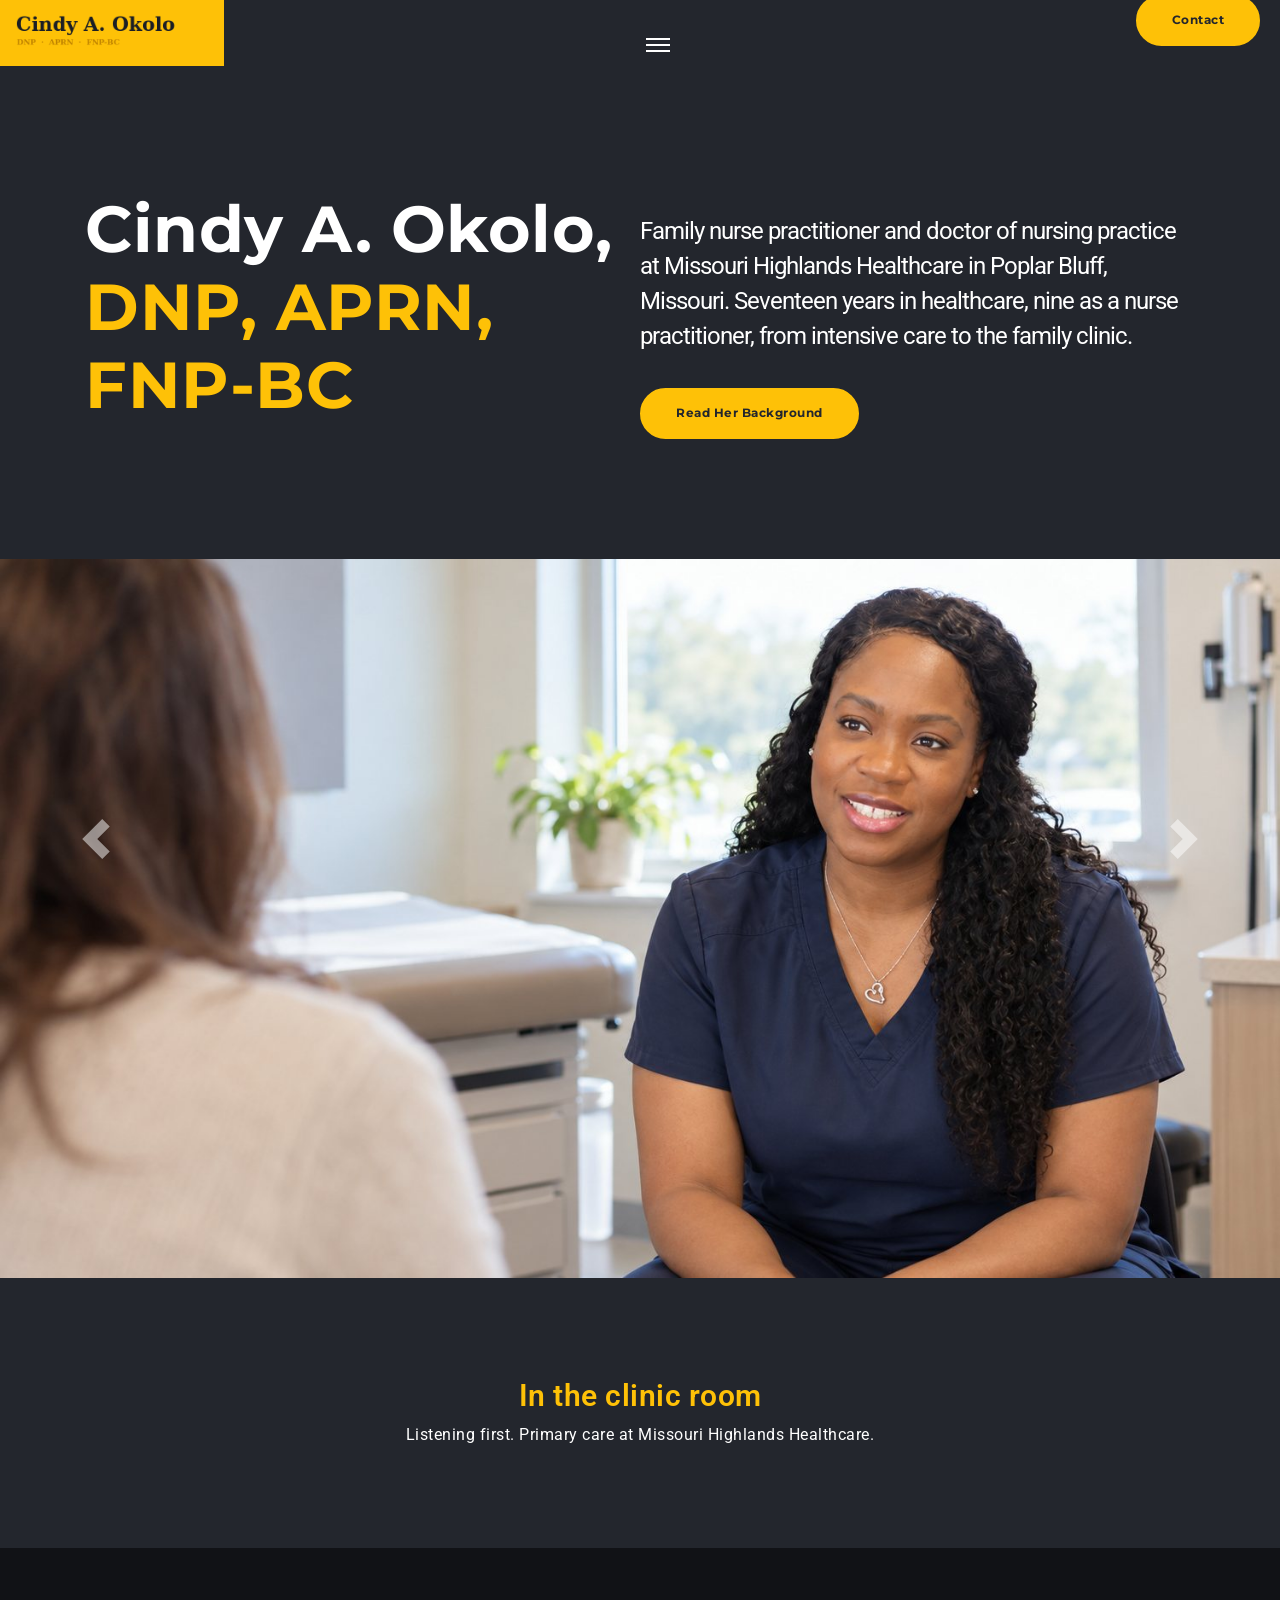
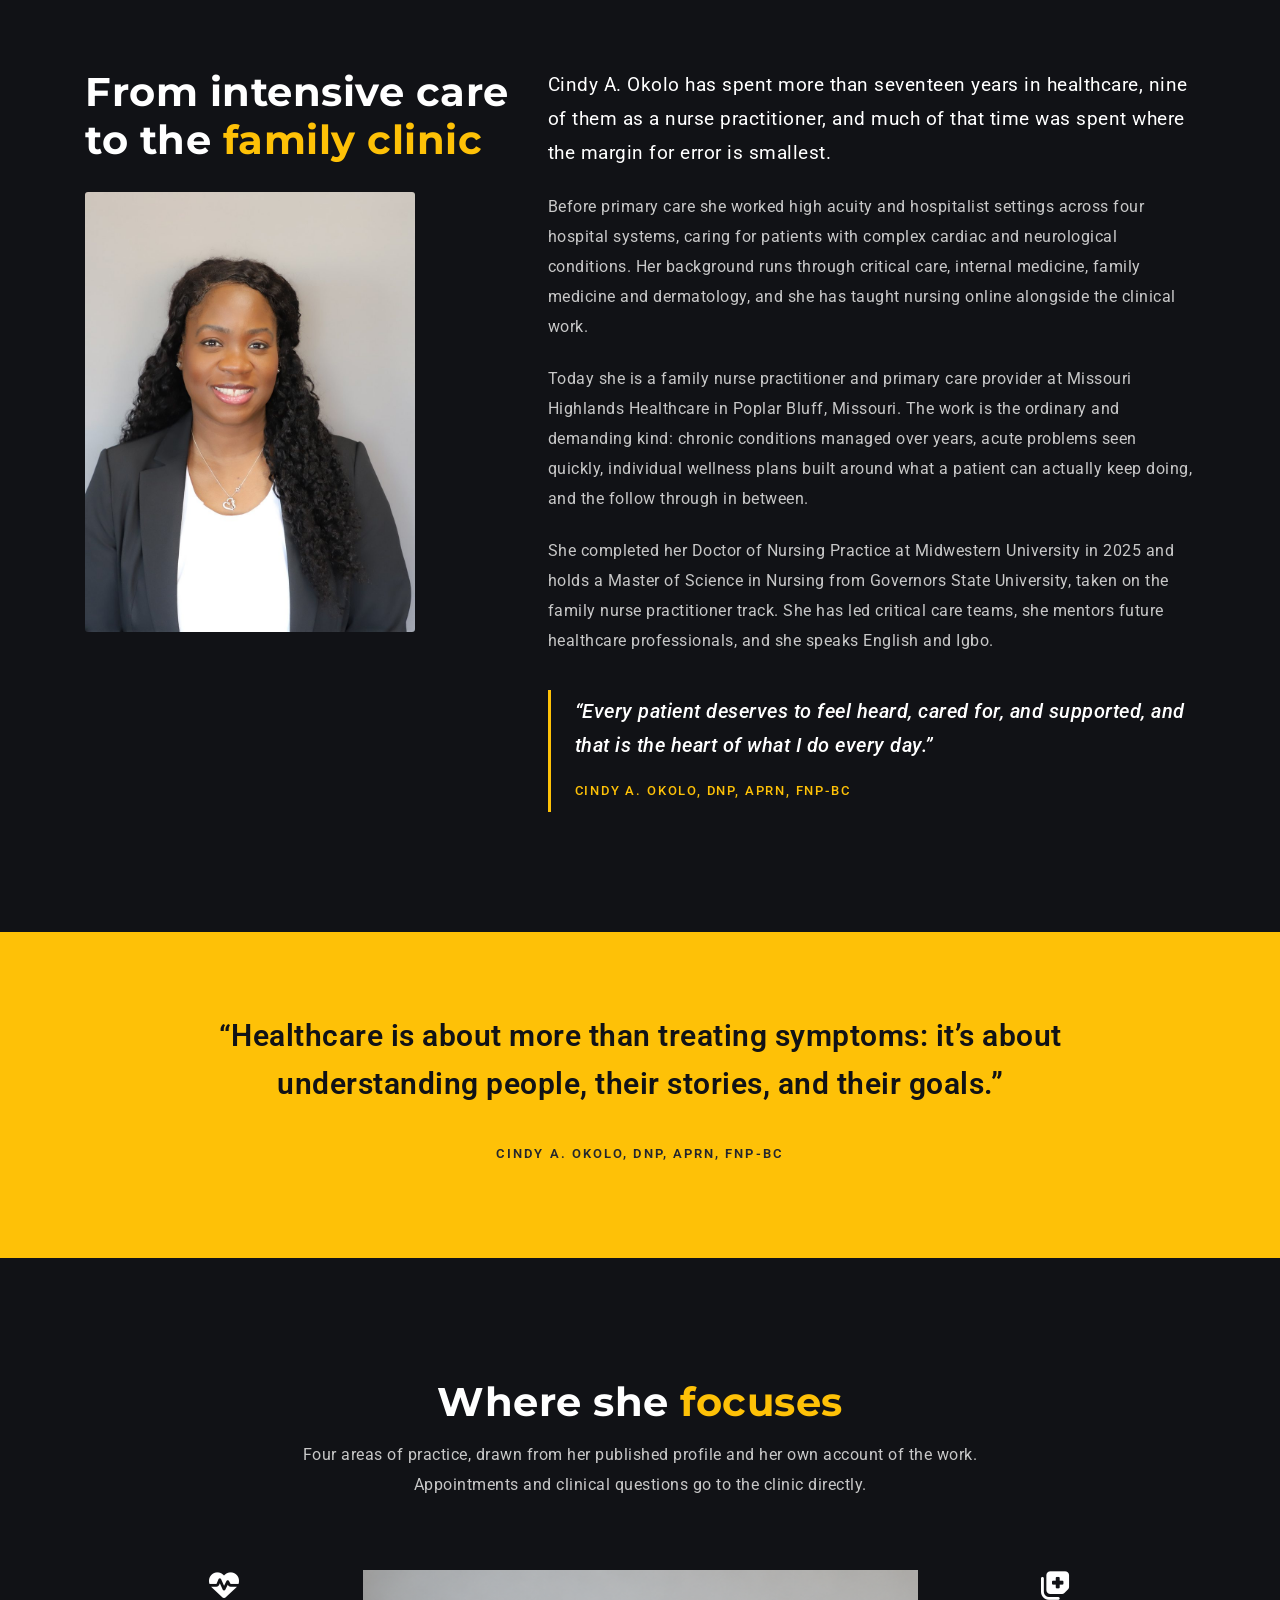
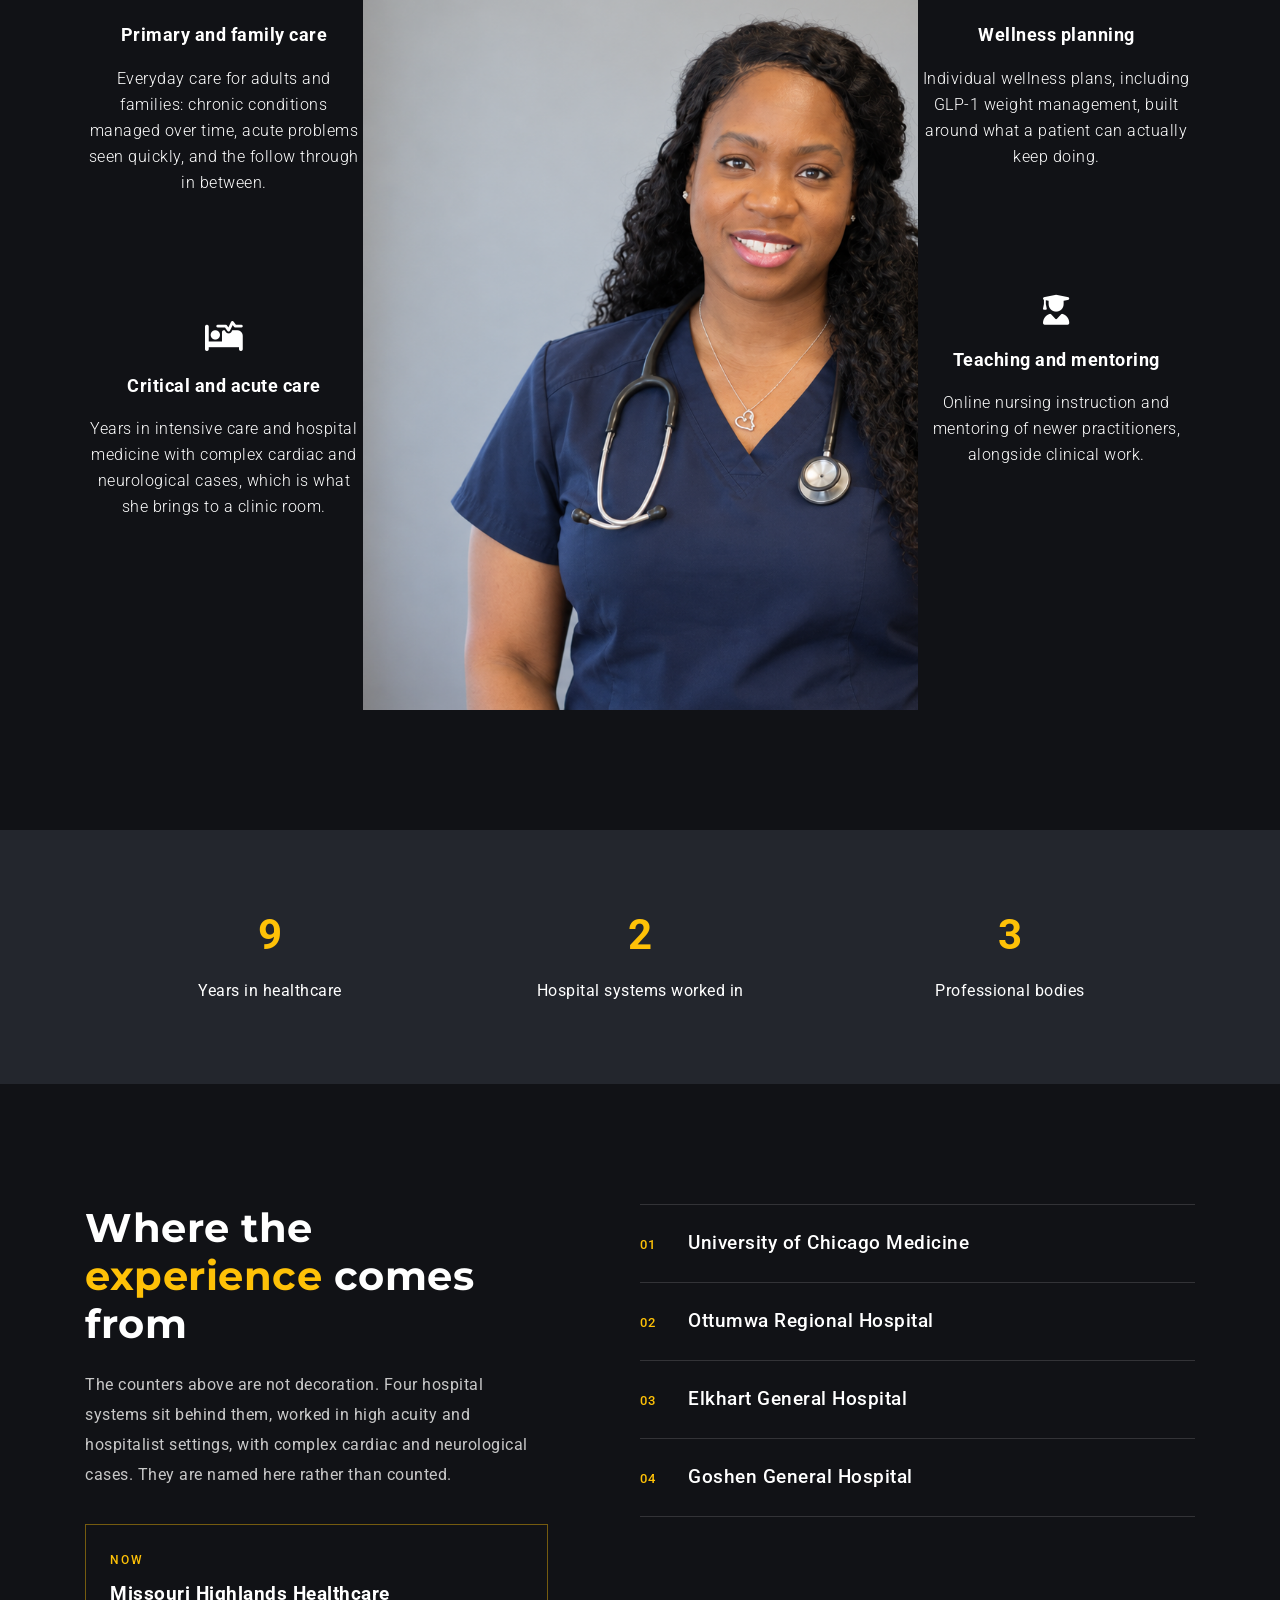
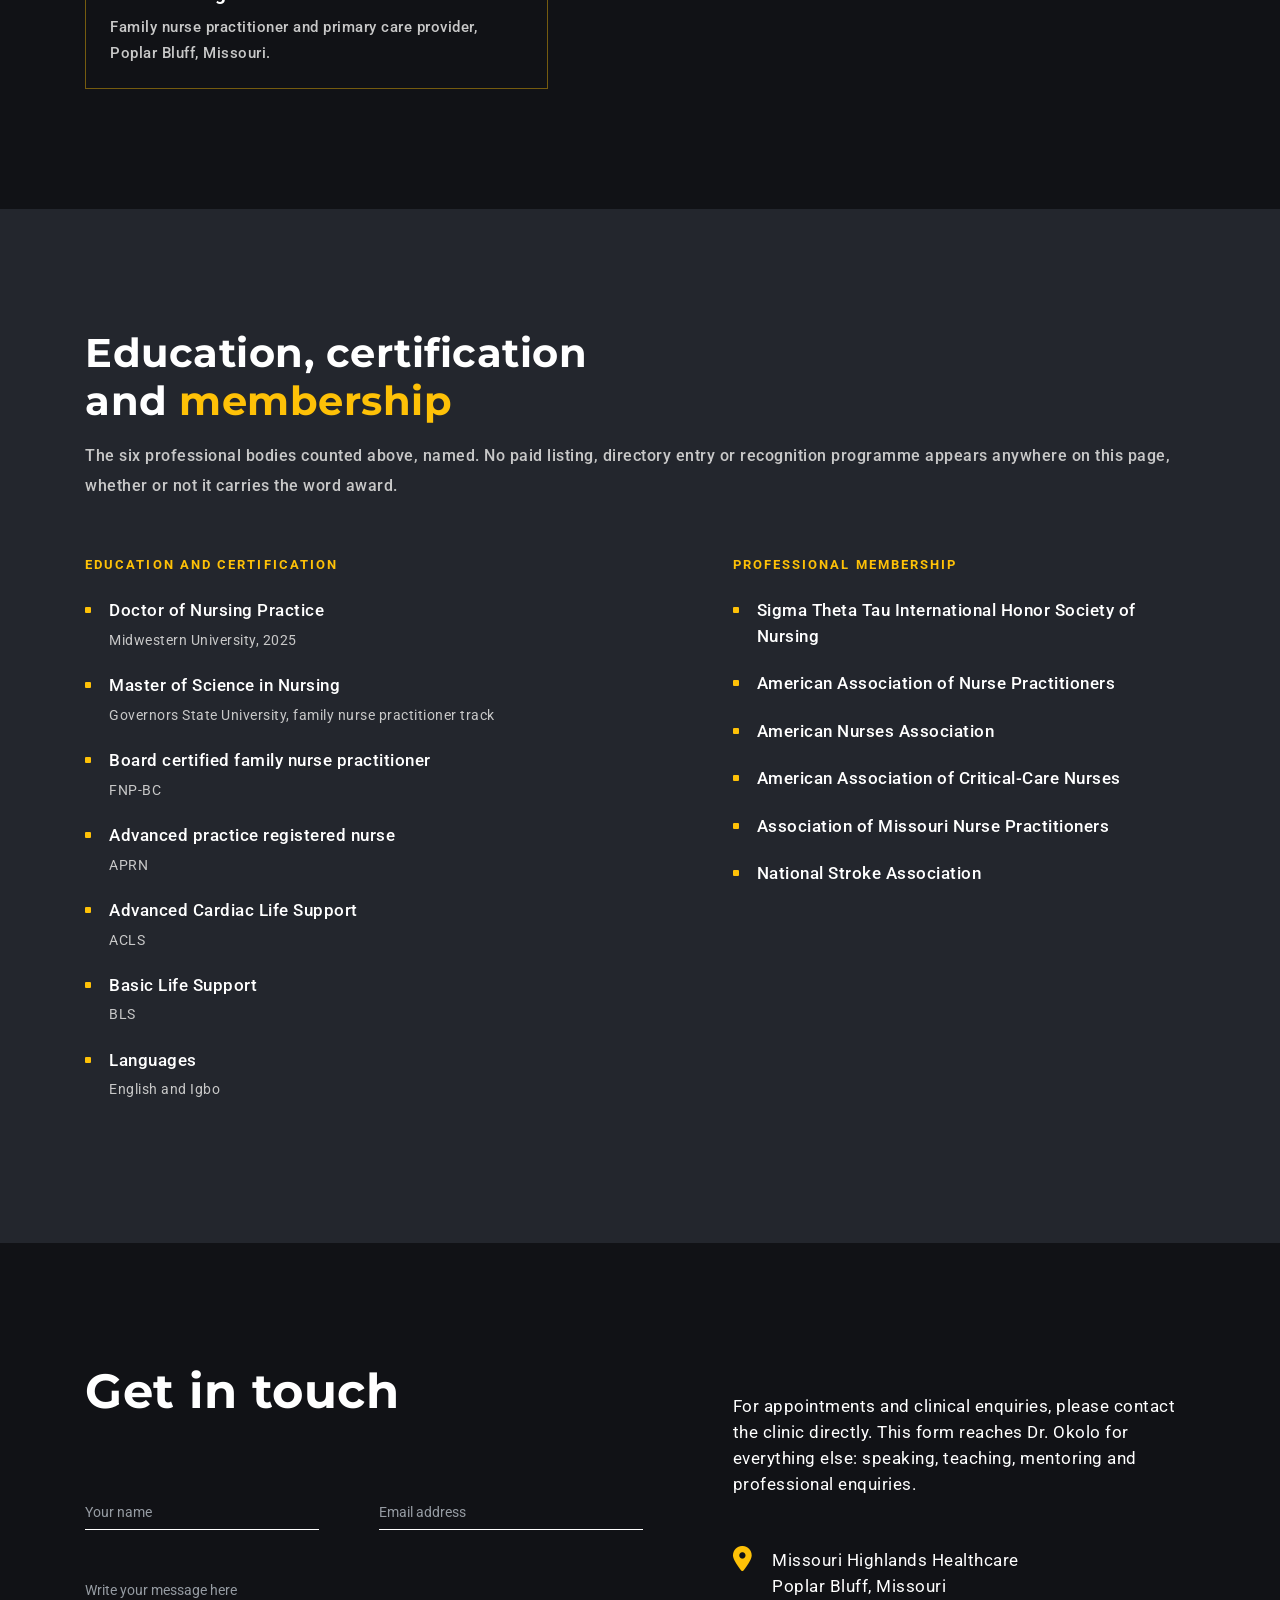
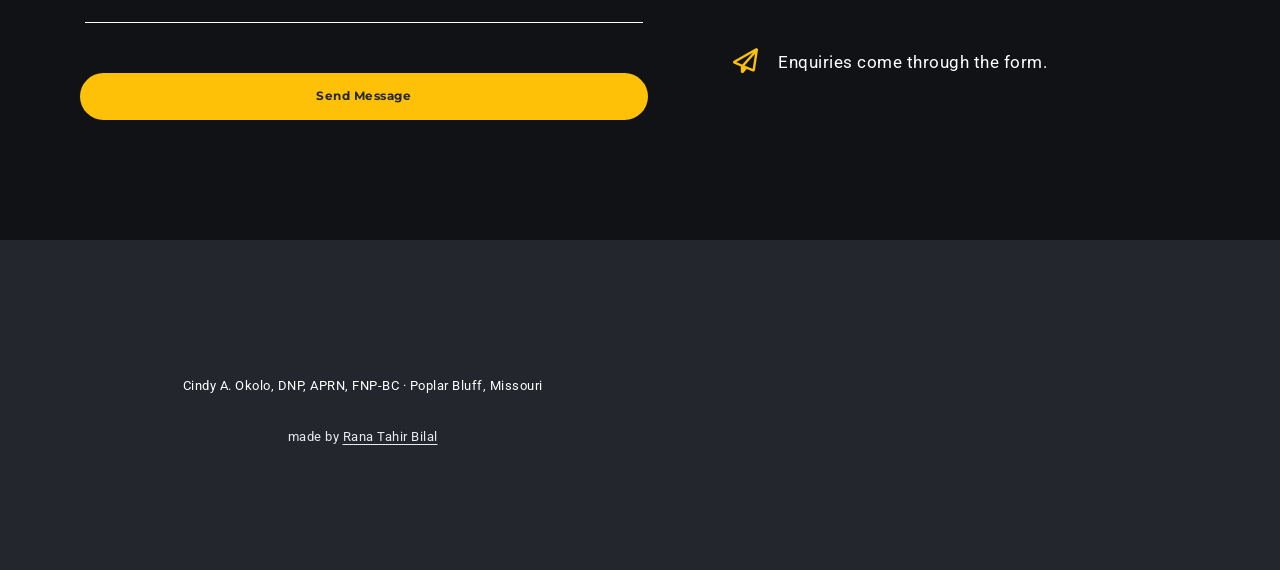
==== commit ecba9443: "Her three answers: photograph, nine years as a nurse practitioner, GLP-1 named" ====
--- a/index.html
+++ b/index.html
@@ -146,7 +146,7 @@
                   <h2 class="heading">Cindy A. Okolo, <span>DNP, APRN, FNP-BC</span></h2>
                </div>
                <div class="col-lg-6 col-md-12 col-sm-12 header-text wow fadeInRight" data-wow-delay="1000ms">
-                  <p class="text">Family nurse practitioner and doctor of nursing practice at Missouri Highlands Healthcare in Poplar Bluff, Missouri. Seventeen years in healthcare, from intensive care to the family clinic.</p>
+                  <p class="text">Family nurse practitioner and doctor of nursing practice at Missouri Highlands Healthcare in Poplar Bluff, Missouri. Seventeen years in healthcare, nine as a nurse practitioner, from intensive care to the family clinic.</p>
                   <div class="hero-cta">
                      <a class="btn button btn-rounded yellow-btn" href="#about">Read her background</a>
                   </div>
@@ -245,9 +245,12 @@
             <div class="row no-gutters">
                <div class="col-lg-5 col-md-12 col-sm-12 wow fadeInLeft" data-wow-delay="300ms">
                   <h2 class="heading">From intensive care<br>to the <span>family clinic</span></h2>
+                  <figure class="portrait">
+                     <img src="brand-agency/img/cindy-okolo.jpg" width="900" height="1200" alt="Cindy A. Okolo, DNP, APRN, FNP-BC" loading="lazy">
+                  </figure>
                </div>
                <div class="col-lg-7 col-md-12 col-sm-12 wow fadeInRight" data-wow-delay="300ms">
-                  <p class="text lede">Cindy A. Okolo has spent more than seventeen years in healthcare, and much of that time was spent where the margin for error is smallest.</p>
+                  <p class="text lede">Cindy A. Okolo has spent more than seventeen years in healthcare, nine of them as a nurse practitioner, and much of that time was spent where the margin for error is smallest.</p>
                   <p class="text">Before primary care she worked high acuity and hospitalist settings across four hospital systems, caring for patients with complex cardiac and neurological conditions. Her background runs through critical care, internal medicine, family medicine and dermatology, and she has taught nursing online alongside the clinical work.</p>
                   <p class="text">Today she is a family nurse practitioner and primary care provider at Missouri Highlands Healthcare in Poplar Bluff, Missouri. The work is the ordinary and demanding kind: chronic conditions managed over years, acute problems seen quickly, individual wellness plans built around what a patient can actually keep doing, and the follow through in between.</p>
                   <p class="text">She completed her Doctor of Nursing Practice at Midwestern University in 2025 and holds a Master of Science in Nursing from Governors State University, taken on the family nurse practitioner track. She has led critical care teams, she mentors future healthcare professionals, and she speaks English and Igbo.</p>
@@ -296,7 +299,7 @@
                   <div class="service-col right-col top-col wow fadeInRight" data-wow-delay="400ms">
                      <i class="fas fa-notes-medical"></i>
                      <h5>Wellness planning</h5>
-                     <p class="text">Individual wellness plans, including medically supervised weight management, built around what a patient can actually keep doing.</p>
+                     <p class="text">Individual wellness plans, including GLP-1 weight management, built around what a patient can actually keep doing.</p>
                   </div>
                   <div class="service-col right-col bottom-col wow fadeInRight" data-wow-delay="400ms">
                      <i class="fas fa-user-graduate"></i>
--- a/brand-agency/css/site.css
+++ b/brand-agency/css/site.css
@@ -27,3 +27,93 @@
   .navbar-brand img{max-height:32px}
   .banner-section{padding-top:150px}
 }
+
+/* ============================================================================
+   Sections added 2026-10-06: about, quote band, career, credentials.
+   The site was 3,793px at 1440 against a portfolio median of 7,823px, and the
+   page made counter claims (four hospital systems, six professional bodies)
+   that it never backed up by naming any of them. Every line below is from her
+   published profile or her two releases. Nothing here is invented.
+   ========================================================================== */
+
+.about-section{padding-top:120px;padding-bottom:120px;background-color:#111216}
+.about-section .heading{font-size:40px;line-height:1.2;color:#fff;font-weight:700;margin-bottom:0}
+.about-section .heading span{color:#fec107}
+.about-section .text{color:#C8C8C8;font-size:16px;line-height:30px;margin-bottom:22px}
+.about-section .lede{color:#fff;font-size:19px;line-height:34px}
+.about-section .pull{border-left:3px solid #fec107;padding:4px 0 4px 24px;margin:34px 0 0 0;
+  color:#fff;font-size:20px;line-height:34px;font-style:italic}
+.about-section .pull cite{display:block;margin-top:12px;font-style:normal;font-size:13px;
+  letter-spacing:.14em;text-transform:uppercase;color:#fec107}
+@media(max-width:991px){.about-section .heading{font-size:32px;margin-bottom:28px}}
+
+.quote-band{padding-top:80px;padding-bottom:80px;background-color:#fec107;text-align:center}
+.quote-band blockquote{margin:0 auto;max-width:900px;color:#111216;font-size:30px;line-height:48px;
+  font-weight:600}
+.quote-band cite{display:block;margin-top:22px;font-style:normal;font-size:13px;
+  letter-spacing:.16em;text-transform:uppercase;color:#23262d}
+@media(max-width:767px){.quote-band blockquote{font-size:21px;line-height:34px}
+  .quote-band{padding-top:56px;padding-bottom:56px}}
+
+.career-section{padding-top:120px;padding-bottom:120px;background-color:#111216}
+.career-section .heading{font-size:40px;line-height:1.2;color:#fff;font-weight:700;margin-bottom:22px}
+.career-section .heading span{color:#fec107}
+.career-section .text{color:#C8C8C8;font-size:16px;line-height:30px}
+.career-section .now{margin-top:34px;border:1px solid rgba(254,193,7,.42);padding:22px 24px}
+.career-section .now .label{display:block;font-size:12px;letter-spacing:.16em;text-transform:uppercase;
+  color:#fec107;margin-bottom:8px}
+.career-section .now b{color:#fff;font-size:19px;display:block;line-height:1.4}
+.career-section .now span.where{color:#C8C8C8;font-size:15px;display:block;margin-top:6px}
+.plates{list-style:none;padding:0;margin:0}
+.plates li{border-top:1px solid rgba(255,255,255,.14);padding:24px 0;display:flex;
+  align-items:baseline;gap:20px}
+.plates li:last-child{border-bottom:1px solid rgba(255,255,255,.14)}
+.plates li .num{color:#fec107;font-size:13px;letter-spacing:.1em;flex:0 0 auto;min-width:28px}
+.plates li .who{color:#fff;font-size:19px;line-height:1.45}
+@media(max-width:991px){.career-section .heading{font-size:32px}
+  .plates{margin-top:34px}}
+
+.cred-section{padding-top:120px;padding-bottom:120px;background-color:#23262d}
+.cred-section .heading{font-size:40px;line-height:1.2;color:#fff;font-weight:700;margin-bottom:16px}
+.cred-section .heading span{color:#fec107}
+.cred-section .cap{color:#C8C8C8;font-size:16px;line-height:30px;margin-bottom:56px}
+.cred-section h3{font-size:13px;letter-spacing:.16em;text-transform:uppercase;color:#fec107;
+  margin:0 0 26px 0;font-weight:700}
+.credlist{list-style:none;padding:0;margin:0}
+.credlist li{color:#fff;font-size:17px;line-height:1.5;padding:0 0 22px 24px;position:relative}
+.credlist li::before{content:"";position:absolute;left:0;top:9px;width:6px;height:6px;
+  background:#fec107;border-radius:1px}
+.credlist li small{display:block;color:#C8C8C8;font-size:14px;line-height:1.6;margin-top:5px}
+@media(max-width:991px){.cred-section .heading{font-size:32px}
+  .cred-section .cap{margin-bottom:40px}
+  .cred-section [class*="col-lg-5"]{margin-top:54px}}
+
+/* The services band had no heading at all, which left the whole document with two
+   headings total. For a page whose job is to be read by search engines and by
+   assistants, a flat outline is a real defect, not a cosmetic one. */
+.services-section .band-head{text-align:center;margin-bottom:70px}
+.services-section .band-head .heading{font-size:40px;color:#fff;font-weight:700;margin-bottom:14px}
+.services-section .band-head .heading span{color:#fec107}
+.services-section .band-head .text{color:#C8C8C8;font-size:16px;line-height:30px;
+  max-width:720px;margin:0 auto}
+@media(max-width:991px){.services-section .band-head .heading{font-size:32px}}
+
+/* Hero call to action: the banner had no way out of it. */
+.banner-section .hero-cta{margin-top:34px}
+
+/* Side menu: the demo's own placeholder telephone number and email address were
+   still in it, along with dead social links and the template vendor's credit. */
+.side-menu .side-footer .menu-company-details .text{display:block;line-height:1.7}
+
+/* The side menu panel is a 90% yellow wash, so white text in its footer column was
+   invisible: measured 1.00:1 against its own background. The demo shipped it that way
+   with a placeholder telephone number in it, which is why nobody had read it. The nav
+   links beside it are already dark on yellow, so the footer column follows them. */
+.side-menu .side-footer .text{color:#23262d}
+.side-menu .side-footer .menu-company-details .text b{color:#111216;font-weight:700}
+
+/* Her own photograph, added 2026-10-15 when she sent it. Sits under the heading in the
+   left column of the about section, so no existing block had to move. */
+.about-section .portrait{margin:28px 0 0;max-width:330px}
+.about-section .portrait img{width:100%;height:auto;display:block;border-radius:3px}
+@media (max-width:991.98px){.about-section .portrait{max-width:260px;margin-bottom:34px}}
